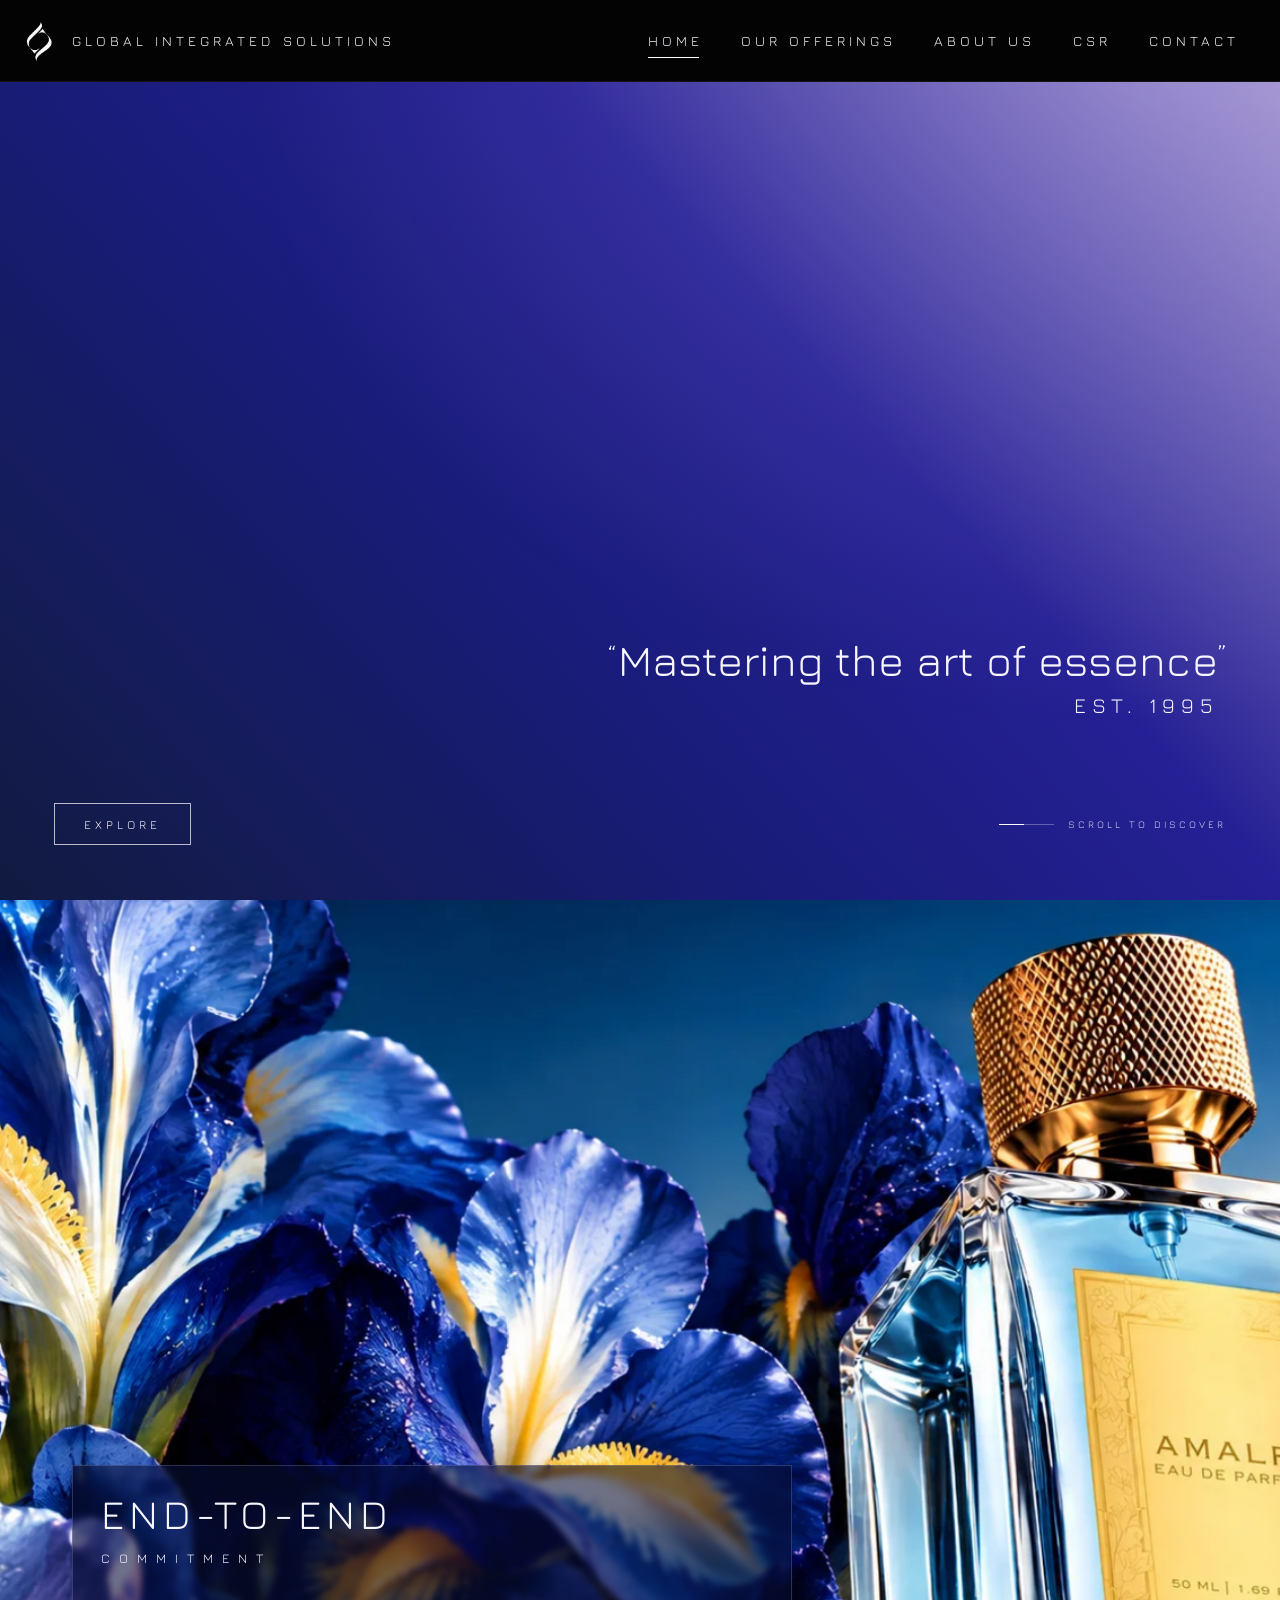
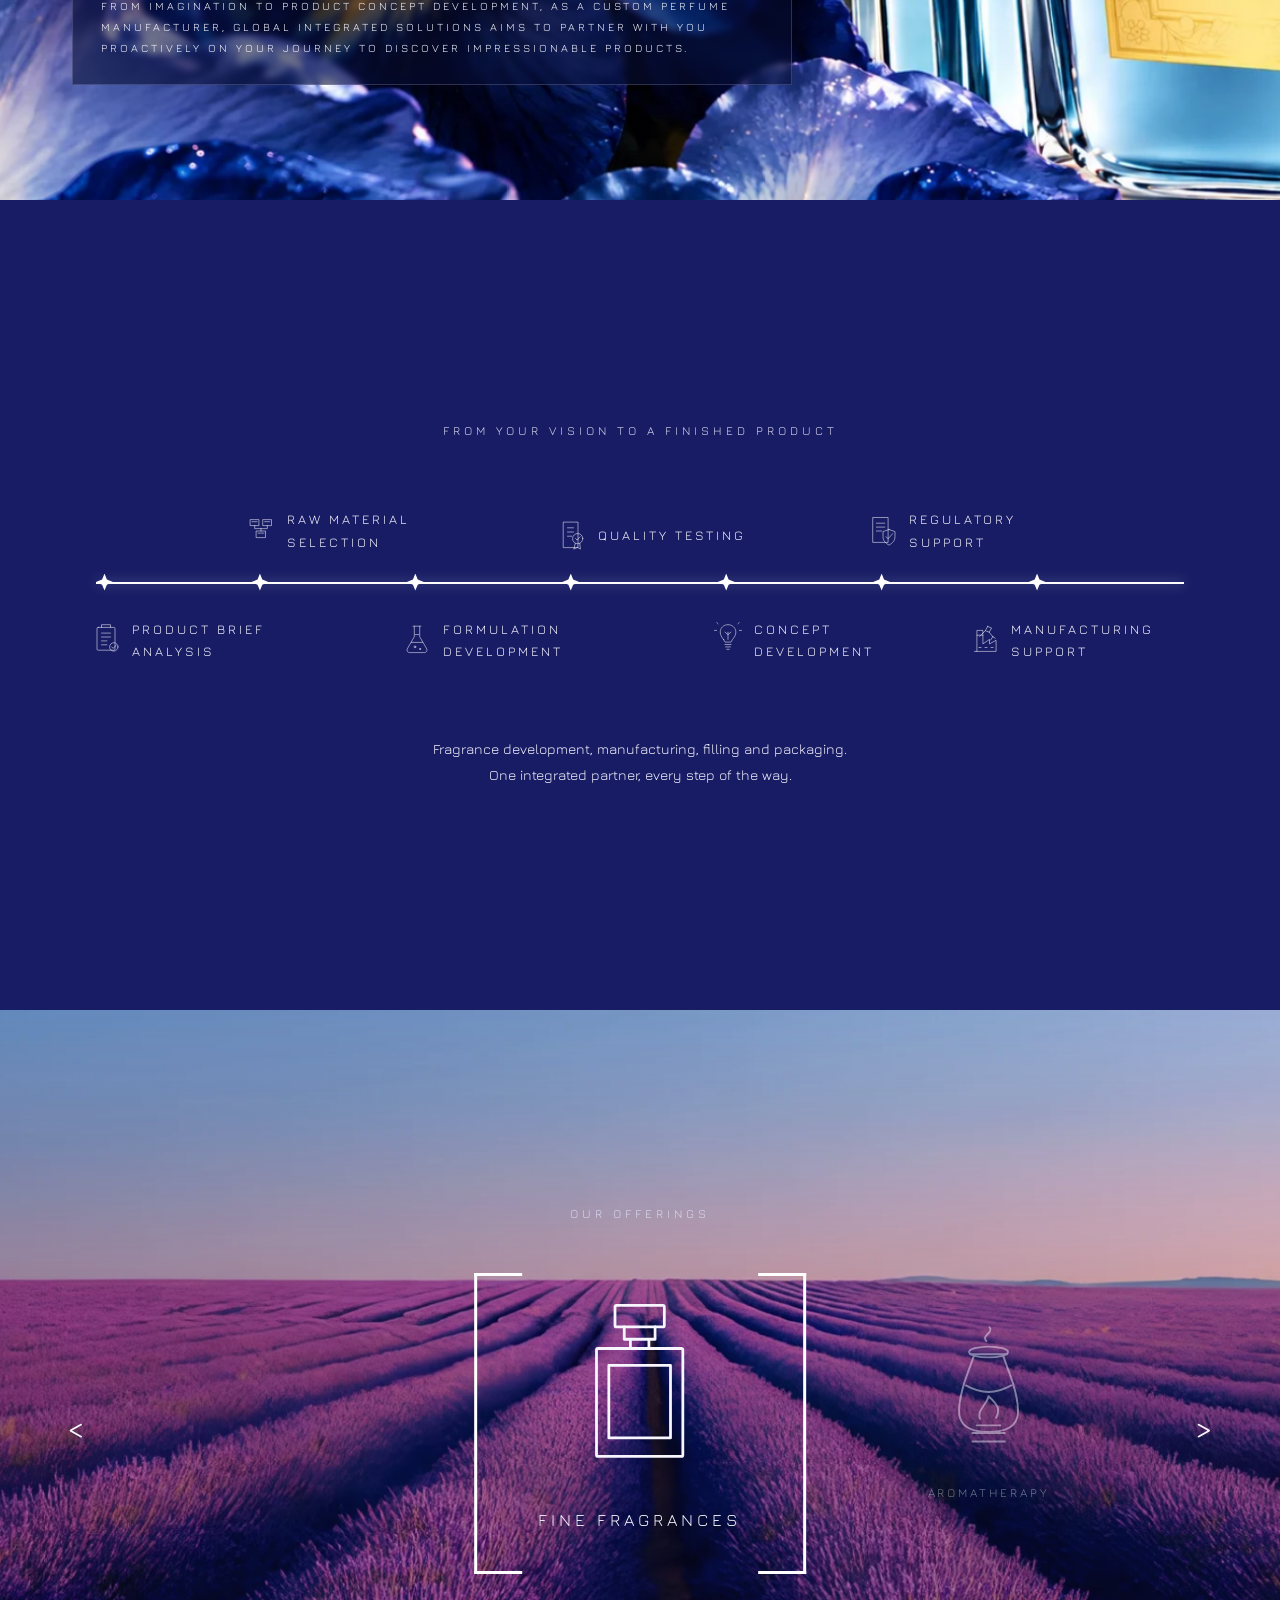
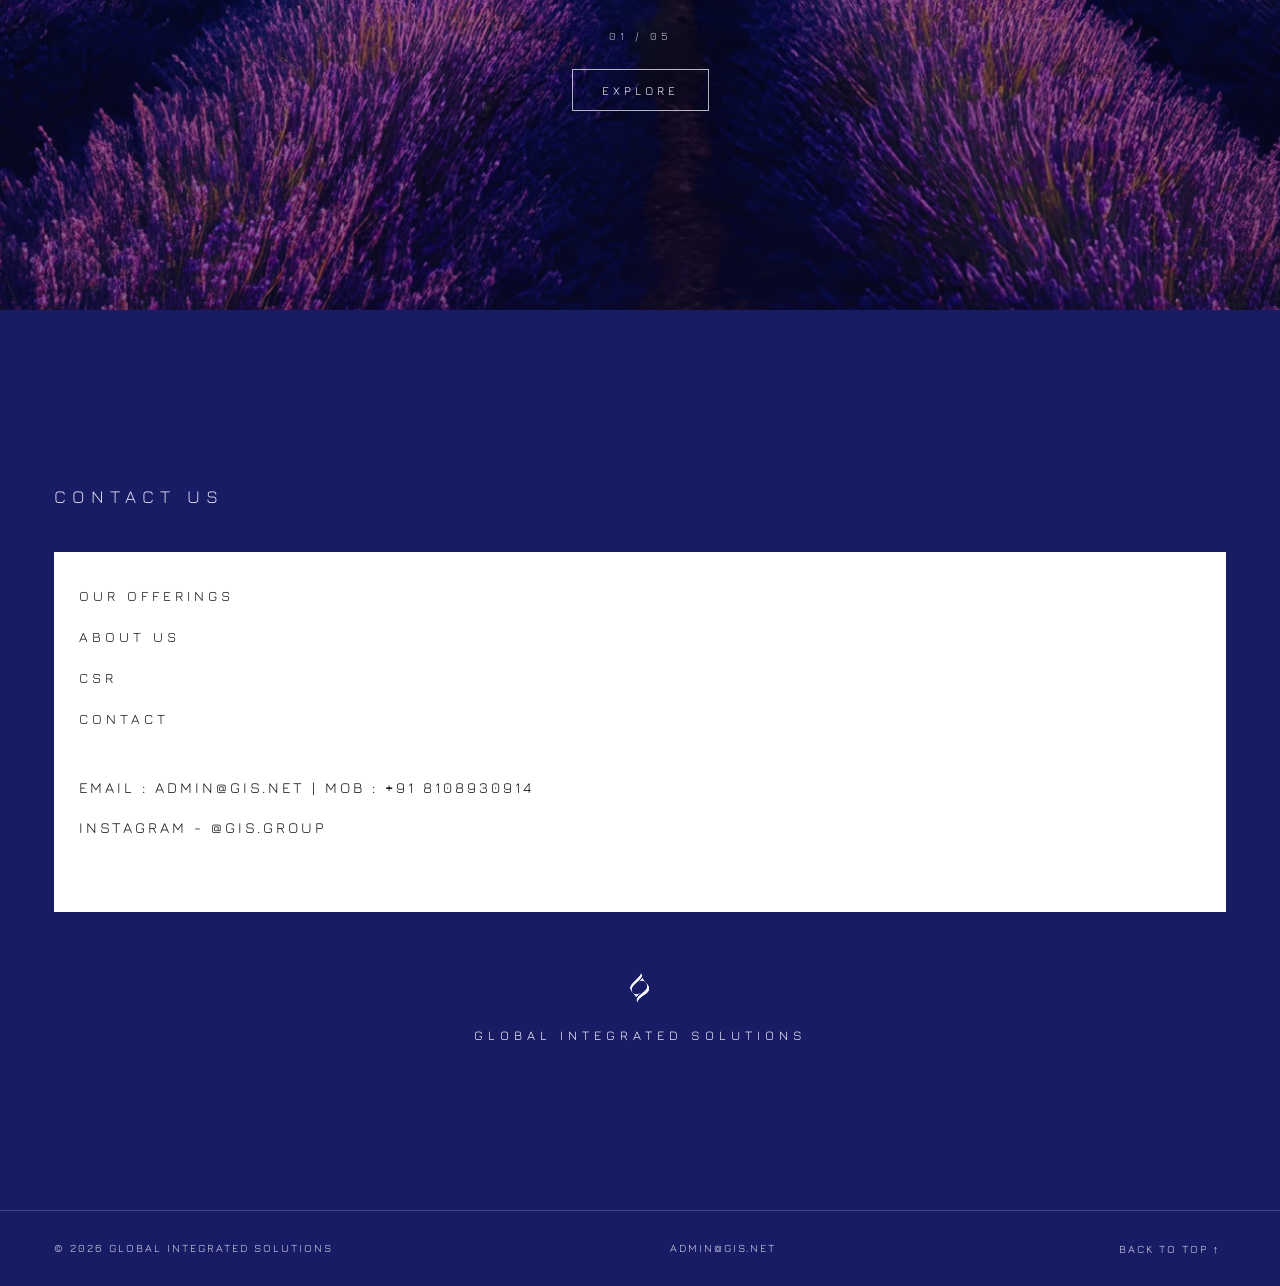
==== index.html @ 34ded96c "Build GIS website from design PDFs with responsive pages and scroll animations" ====
<!doctype html><html lang="en"><head><meta charset="utf-8"><meta name="viewport" content="width=device-width,initial-scale=1"><meta name="theme-color" content="#171c64"><title>Essence in Form | Global Integrated Solutions</title><meta name="description" content="Established in 1995. Fine fragrance compounds and end-to-end contract manufacturing for perfumes, deodorants, aerosols and home fragrance."><link rel="icon" type="image/svg+xml" href="/assets/logo.svg"><link rel="stylesheet" href="/style.css"><script src="/app.js" defer></script></head><body><a class="skip-link" href="#main">Skip to content</a><div class="ambient" aria-hidden="true"></div><header class="site-header"><a class="brand" href="/" aria-label="Global Integrated Solutions — Home"><img src="/assets/logo.svg" alt="Global Integrated Solutions logo" width="39" height="58"><span>GLOBAL INTEGRATED SOLUTIONS</span></a><button class="menu-button" aria-label="Open navigation" aria-expanded="false" aria-controls="site-nav"><span></span><span></span></button><nav class="desktop-nav" id="site-nav" aria-label="Main navigation"><a href="/" aria-current="page">HOME</a><a href="/offerings/">OUR OFFERINGS</a><a href="/about-us/">ABOUT US</a><a href="/csr/">CSR</a><a href="/contact/">CONTACT</a></nav></header><main id="main"><section class="full-section hero"><div class="hero-copy"><h1><q>Mastering the art of essence</q></h1><p class="est">EST. 1995</p></div><div class="hero-bottom"><a class="outline-button" href="#commitment" >Explore</a><a class="scroll-hint" href="#commitment"><span class="scroll-line" aria-hidden="true"></span>SCROLL TO DISCOVER</a></div></section><section class="full-section commitment" id="commitment"><img class="scene-image" src="/assets/commitment.svg" alt="Blue iris flowers surrounding a perfume bottle" loading="lazy"><div class="commitment-copy reveal"><h2>END-TO-END<span>COMMITMENT</span></h2><p class="word-reveal">From imagination to product concept development, as a custom perfume manufacturer, Global Integrated Solutions aims to partner with you proactively on your journey to discover impressionable products.</p></div></section><section class="full-section process" aria-label="Our development process"><p class="eyebrow reveal">From your vision to a finished product</p><div class="process-track"><div class="process-progress" aria-hidden="true"></div><div class="process-step" style="--i:0"><div class="step-label"><svg viewBox="0 0 100 120" aria-hidden="true" fill="none" stroke="currentColor" stroke-width="1.8" stroke-linecap="round" stroke-linejoin="round"><rect x="20" y="18" width="60" height="76" rx="4"/><path d="M35 18v-9h30v9M35 37h30M35 50h30M35 63h18M35 76h18"/><circle cx="76" cy="83" r="14"/><path d="m69 83 5 5 9-10"/></svg><span>Product brief analysis</span></div></div><div class="process-step" style="--i:1"><div class="step-label"><svg viewBox="0 0 100 120" aria-hidden="true" fill="none" stroke="currentColor" stroke-width="1.8" stroke-linecap="round" stroke-linejoin="round"><path d="M15 22h28v20H15zM57 22h28v20H57zM35 60h30v22H35zM29 42v10h42V42M50 52v8M20 29h17M62 29h17M40 67h20"/></svg><span>Raw material selection</span></div></div><div class="process-step" style="--i:2"><div class="step-label"><svg viewBox="0 0 100 120" aria-hidden="true" fill="none" stroke="currentColor" stroke-width="1.8" stroke-linecap="round" stroke-linejoin="round"><path d="M37 14h26M41 14v35l-22 38c-5 9-1 15 8 15h46c9 0 13-6 8-15L59 49V14M31 68h38M44 42h12"/><circle cx="43" cy="83" r="3"/><circle cx="60" cy="90" r="2"/></svg><span>Formulation development</span></div></div><div class="process-step" style="--i:3"><div class="step-label"><svg viewBox="0 0 100 120" aria-hidden="true" fill="none" stroke="currentColor" stroke-width="1.8" stroke-linecap="round" stroke-linejoin="round"><path d="M22 17h48v85H22zM35 36h20M35 50h20M35 64h14"/><circle cx="69" cy="72" r="17"/><path d="m62 72 5 5 10-11M61 88l-5 19 12-6 10 6-2-19"/></svg><span>Quality testing</span></div></div><div class="process-step" style="--i:4"><div class="step-label"><svg viewBox="0 0 100 120" aria-hidden="true" fill="none" stroke="currentColor" stroke-width="1.8" stroke-linecap="round" stroke-linejoin="round"><path d="M35 58C13 35 27 9 50 9s37 26 15 49l-5 9H40l-5-9ZM40 75h20M42 83h16M46 91h8M50 58V34M40 34l10 8 10-8M12 28h-7M88 28h7M17 6l-5-5M83 6l5-5"/></svg><span>Concept development</span></div></div><div class="process-step" style="--i:5"><div class="step-label"><svg viewBox="0 0 100 120" aria-hidden="true" fill="none" stroke="currentColor" stroke-width="1.8" stroke-linecap="round" stroke-linejoin="round"><path d="M17 15h50v83H17zM28 34h28M28 47h28M28 60h18"/><path d="M70 55l20 7v16c0 15-9 23-20 29-11-6-20-14-20-29V62l20-7Z"/><path d="m60 79 7 7 15-17"/></svg><span>Regulatory support</span></div></div><div class="process-step" style="--i:6"><div class="step-label"><svg viewBox="0 0 100 120" aria-hidden="true" fill="none" stroke="currentColor" stroke-width="1.8" stroke-linecap="round" stroke-linejoin="round"><path d="M15 98h72V61L65 73V58L43 73V44H23v54M23 44V28h20v16M30 85h7M50 85h7M70 85h7M59 15l13 5-8 14-13-5 8-14ZM51 29 32 48M64 34l12 15M76 49l-7 11M76 49l8 5"/></svg><span>Manufacturing support</span></div></div></div><p class="process-note reveal">Fragrance development, manufacturing, filling and packaging.<br>One integrated partner, every step of the way.</p></section><section class="full-section home-offerings" id="offerings"><img class="scene-image" src="/assets/lavender.svg" alt="Lavender fields beneath a soft evening sky" loading="lazy"><p class="eyebrow reveal">Our offerings</p><div class="offering-carousel reveal" role="region" aria-roledescription="carousel" aria-label="Fragrance applications"><button class="carousel-arrow" data-direction="prev" aria-label="Previous offering" type="button">&lt;</button><div class="carousel-window"><div class="carousel-track"><div class="category-card" data-category="fine-fragrances" data-name="Fine Fragrances" role="group" aria-label="Fine Fragrances"><div class="category-icon"><svg viewBox="0 0 100 120" aria-hidden="true" fill="none" stroke="currentColor" stroke-width="1.8" stroke-linecap="round" stroke-linejoin="round"><rect x="34" y="8" width="32" height="14" rx="1"/><path d="M40 22v8h20v-8M44 30v6h12v-6"/><rect x="22" y="36" width="56" height="70" rx="1"/><path d="M30 47h40v47H30z"/></svg></div><h3>Fine Fragrances</h3></div><div class="category-card" data-category="aromatherapy" data-name="Aromatherapy" role="group" aria-label="Aromatherapy"><div class="category-icon"><svg viewBox="0 0 100 120" aria-hidden="true" fill="none" stroke="currentColor" stroke-width="1.8" stroke-linecap="round" stroke-linejoin="round"><path d="M33 19h34M37 19l-9 25c-9 29-10 47 22 47s31-18 22-47l-9-25M29 48c14 8 28 8 42 0M35 92h30M35 100h30"/><ellipse cx="50" cy="17" rx="18" ry="5"/><path d="M42 79c-3-8 7-14 8-21 9 8 11 13 7 20M39 85h22M48 7c-5-6 7-7 3-13"/></svg></div><h3>Aromatherapy</h3></div><div class="category-card" data-category="air-care" data-name="Air Care" role="group" aria-label="Air Care"><div class="category-icon"><svg viewBox="0 0 100 120" aria-hidden="true" fill="none" stroke="currentColor" stroke-width="1.8" stroke-linecap="round" stroke-linejoin="round"><rect x="39" y="39" width="36" height="69" rx="3"/><path d="M43 39v-9h24v9M50 30v-10h18v10M68 23h9v6h-9M47 55h20v33H47zM19 17h22M13 25h28M20 33h21M29 14v6M26 22v6M28 30v6"/></svg></div><h3>Air Care</h3></div><div class="category-card" data-category="incense" data-name="Incense" role="group" aria-label="Incense"><div class="category-icon"><svg viewBox="0 0 100 120" aria-hidden="true" fill="none" stroke="currentColor" stroke-width="1.8" stroke-linecap="round" stroke-linejoin="round"><path d="M24 77h52c0 19-10 28-26 28S24 96 24 77ZM24 83h52M35 104l-4 7M65 104l4 7M34 76V35M43 76V25M52 76V32M61 76V20M68 76V30M34 27c-5-8 5-10 0-19M43 17c-5-8 5-10 0-18M61 12c-5-8 5-10 0-18"/></svg></div><h3>Incense</h3></div><div class="category-card" data-category="home-personal-care" data-name="Home &amp; Personal Care" role="group" aria-label="Home & Personal Care"><div class="category-icon"><svg viewBox="0 0 100 120" aria-hidden="true" fill="none" stroke="currentColor" stroke-width="1.8" stroke-linecap="round" stroke-linejoin="round"><path d="M17 34h30l-3 72H21l-4-72ZM20 44h25M24 85h18M57 42h21v12M64 42v-9h20v6M62 54h19v53H57V62a8 8 0 0 1 5-8ZM57 70h24M86 78h9v29H83V84a6 6 0 0 1 3-6ZM86 78v-8h8v8"/></svg></div><h3>Home & Personal Care</h3></div></div></div><button class="carousel-arrow" data-direction="next" aria-label="Next offering" type="button">&gt;</button></div><p class="carousel-pagination" aria-live="polite">01 / 05</p><a class="outline-button" href="/offerings/?category=fine-fragrances" id="category-explore">Explore</a></section><section class="full-section footer-section" id="contact"><h2 class="eyebrow reveal">Contact us</h2><div class="footer-card reveal"><nav aria-label="Footer navigation"><a href="/offerings/">Our Offerings</a><a href="/about-us/">About Us</a><a href="/csr/">CSR</a><a href="/contact/">Contact</a></nav><div class="contact-strip"><p><a class="contact-link" href="mailto:admin@gis.net">Email : admin@gis.net</a><span class="separator"> | </span><a class="contact-link" href="tel:+918108930914">Mob : +91 8108930914</a></p><p><a href="https://www.instagram.com/gis.group/" target="_blank" rel="noopener noreferrer">Instagram - @gis.group</a></p></div></div><img class="footer-mark reveal" src="/assets/logo.svg" alt="" loading="lazy"><p class="footer-brand reveal">Global Integrated Solutions</p></section></main><footer class="footer-bottom"><span>&copy; 2026 GLOBAL INTEGRATED SOLUTIONS</span><a href="mailto:admin@gis.net">ADMIN@GIS.NET</a><button class="back-top" type="button">BACK TO TOP &uarr;</button></footer></body></html>
---- style.css ----
@font-face{font-family:Jura;font-weight:400;font-style:normal;font-display:swap;src:url([data-uri]) format("truetype")}
:root{--ink:#111941;--white:#f7f6ff;--muted:#d9d9ef;--line:rgba(255,255,255,.45);--header:82px;--ease:cubic-bezier(.22,1,.36,1)}
*{box-sizing:border-box}html{scroll-behavior:smooth;scroll-padding-top:110px}body{margin:0;color:var(--white);font-family:Jura,Arial,sans-serif;font-weight:400;background:#171c64;overflow-x:hidden}button,input,textarea,select{font:inherit}button,a{-webkit-tap-highlight-color:transparent}a{color:inherit;text-decoration:none}button{color:inherit}button,a,input,textarea,select{outline-offset:6px}a:focus-visible,button:focus-visible{outline:2px solid white}::selection{background:#c0b1f8;color:#111941}
.ambient{position:fixed;inset:0;z-index:-2;background:linear-gradient(48deg,#111b40 0%,#191c79 38%,#252095 62%,#a99ad0 100%)}.ambient:after{content:"";position:absolute;inset:-20%;background:radial-gradient(ellipse at 78% 20%,rgba(208,192,255,.2),transparent 46%);animation:drift 18s ease-in-out infinite alternate;transform:translate3d(0,0,0)}@keyframes drift{to{transform:translate3d(-7%,9%,0) scale(1.08)}}
.site-header{position:fixed;inset:0 0 auto;height:var(--header);z-index:50;background:#030303;display:flex;align-items:center;justify-content:space-between;padding:11px 3.2% 11px 1.6%;border-bottom:1px solid rgba(255,255,255,.07)}.brand{display:flex;align-items:center;gap:13px;flex-shrink:0}.brand img{width:39px;height:58px;object-fit:contain}.brand span{font-size:14px;letter-spacing:4px;line-height:1.5}.desktop-nav{display:flex;gap:38px;align-items:center}.desktop-nav a{font-size:14px;letter-spacing:4px;position:relative;padding:15px 0}.desktop-nav a:after{content:"";position:absolute;left:0;right:4px;bottom:6px;height:1px;background:white;transform:scaleX(0);transform-origin:left;transition:transform .4s var(--ease)}.desktop-nav a:hover:after,.desktop-nav a[aria-current=page]:after{transform:scaleX(1)}.menu-button{display:none;border:0;background:none;width:44px;height:44px;padding:11px;cursor:pointer}.menu-button span{display:block;height:1px;background:white;margin:7px 0;transition:transform .3s}.skip-link{position:fixed;top:8px;left:8px;background:white;color:#101943;padding:12px;z-index:100;transform:translateY(-150%)}.skip-link:focus{transform:none}
main{padding-top:var(--header)}.full-section{min-height:calc(100svh - var(--header));position:relative;padding:72px 4.2%;display:flex;flex-direction:column;justify-content:center}.eyebrow{font-size:12px;letter-spacing:4px;text-transform:uppercase;color:var(--muted);line-height:1.7;margin:0 0 24px}.outline-button{display:inline-flex;align-items:center;justify-content:center;gap:22px;min-height:42px;padding:10px 29px;border:1px solid rgba(255,255,255,.7);background:transparent;letter-spacing:4px;font-size:12px;text-transform:uppercase;cursor:pointer;transition:background .3s,color .3s,transform .3s;align-self:flex-start}.outline-button:hover{background:white;color:#171b59;transform:translateY(-2px)}.outline-button .arrow{letter-spacing:0;font-size:20px;transition:transform .3s}.outline-button:hover .arrow{transform:translateX(4px)}
.hero{height:calc(100svh - var(--header));min-height:560px;justify-content:flex-end;padding-bottom:55px}.hero-copy{align-self:flex-end;text-align:right;margin-bottom:85px;position:relative;z-index:2}.hero h1{font-size:clamp(30px,3.4vw,52px);font-weight:400;line-height:1.3;letter-spacing:.3px;margin:0 0 4px}.hero h1 q:before,.hero h1 q:after{font-size:.55em;vertical-align:top;position:relative;top:.25em}.hero .est{font-size:21px;letter-spacing:6px;margin:0 7px 0 0}.hero-bottom{display:flex;align-items:center;justify-content:space-between}.scroll-hint{display:flex;align-items:center;gap:14px;font-size:10px;letter-spacing:3px;color:var(--muted)}.scroll-line{width:55px;height:1px;background:rgba(255,255,255,.3);overflow:hidden}.scroll-line:after{content:"";display:block;width:25px;height:1px;background:white;animation:line-run 2.8s ease-in-out infinite}@keyframes line-run{from{transform:translateX(-25px)}to{transform:translateX(65px)}}
.commitment{text-align:left;align-items:flex-start;justify-content:flex-end;min-height:100svh;overflow:hidden;padding:65px 5.6% 9%}.scene-image{position:absolute;inset:-6% 0;width:100%;height:112%;object-fit:cover;z-index:-1;will-change:transform}.commitment-copy{background:rgba(7,15,54,.58);border:1px solid rgba(207,208,242,.2);padding:25px 28px;max-width:720px;backdrop-filter:blur(3px)}.commitment h2{font-size:clamp(32px,3.2vw,48px);font-weight:400;line-height:1.1;letter-spacing:5px;margin:0 0 28px}.commitment h2 span{display:block;font-size:13px;letter-spacing:9px;line-height:1.5;margin-top:13px}.commitment p{font-size:11px;text-transform:uppercase;line-height:1.9;letter-spacing:3px;margin:0}.section-index{position:absolute;top:70px;left:4.2%;font-size:11px;letter-spacing:3px;opacity:.55}.chapter-line{width:1px;height:72px;background:rgba(255,255,255,.6);margin:45px auto 0}
.process{min-height:90svh;padding:95px 7.5%}.process .eyebrow{text-align:center;margin-bottom:110px}.process-track{position:relative;display:grid;grid-template-columns:repeat(7,1fr);margin:30px 0 100px}.process-track:before{content:"";position:absolute;top:0;left:0;right:0;height:2px;background:rgba(255,255,255,.27)}.process-progress{position:absolute;top:0;left:0;width:0;height:2px;background:white;box-shadow:0 0 12px rgba(255,255,255,.5);transition:width 1.8s var(--ease)}.process.in-view .process-progress{width:100%}.process-step{position:relative;min-height:24px}.process-step:before{content:"";position:absolute;top:-8px;left:0;width:17px;height:17px;background:white;clip-path:polygon(50% 0,64% 35%,100% 50%,64% 65%,50% 100%,36% 65%,0 50%,36% 35%);transform:scale(.5);opacity:.3;transition:transform .6s var(--ease),opacity .6s}.process.in-view .process-step:before{transform:scale(1);opacity:1;transition-delay:calc(var(--i)*.18s)}.step-label{display:flex;align-items:center;gap:10px;position:absolute;width:215px;left:-6px;bottom:53px;font-size:13px;letter-spacing:3px;text-transform:uppercase;line-height:1.7}.process-step:nth-child(even) .step-label{bottom:auto;top:36px}.process-step:last-child .step-label{left:auto;right:0}.step-label svg{width:32px;height:36px;flex-shrink:0}.process-note{font-size:14px;line-height:1.9;max-width:560px;margin:30px auto 0;text-align:center;opacity:.75}
.home-offerings{text-align:center;align-items:center;min-height:100svh;padding-top:90px;padding-bottom:95px;overflow:hidden;isolation:isolate}.home-offerings:after{content:"";position:absolute;inset:0;background:linear-gradient(180deg,rgba(18,19,64,.03),rgba(15,12,54,.5));z-index:-1}.home-offerings .scene-image{z-index:-2}.offering-carousel{width:100%;display:grid;grid-template-columns:44px 1fr 44px;align-items:center;gap:20px;margin:10px 0 30px}.carousel-window{overflow:hidden;width:100%;padding:25px 0}.carousel-track{display:flex;align-items:center;transition:transform .85s var(--ease)}.category-card{flex:0 0 33.333%;display:flex;flex-direction:column;align-items:center;padding:10px 25px;gap:28px;opacity:.45;transform:scale(.7);filter:blur(1px);transition:transform .85s var(--ease),opacity .85s,filter .85s}.category-card.is-active{opacity:1;transform:scale(1);filter:blur(0)}.category-card .category-icon{width:155px;height:185px}.category-card h3{font-size:17px;font-weight:400;letter-spacing:4px;line-height:1.7;text-transform:uppercase;max-width:230px;margin:0;min-height:58px}.category-icon svg{width:100%;height:100%;overflow:visible;fill:none;stroke:currentColor;stroke-width:1.8;stroke-linecap:round;stroke-linejoin:round}.category-card.is-active .category-icon{animation:float 5s ease-in-out infinite}.category-card:hover svg{transform:translateY(-4px)}.category-icon svg{transition:transform .4s}@keyframes float{50%{transform:translateY(-7px)}}.carousel-arrow{border:0;background:transparent;font-size:35px;font-weight:400;cursor:pointer;padding:10px;transition:transform .3s}.carousel-arrow:hover{transform:scale(1.2)}.carousel-pagination{font-size:11px;letter-spacing:4px;opacity:.8;margin:0 0 27px}.home-offerings .outline-button{align-self:center}.bracket{position:relative;padding:32px 28px}.bracket:before,.bracket:after{content:"";position:absolute;top:0;bottom:0;width:48px;border-top:4px solid white;border-bottom:4px solid white;pointer-events:none}.bracket:before{left:0;border-left:4px solid white}.bracket:after{right:0;border-right:4px solid white}
.footer-section{min-height:100svh;justify-content:center;align-items:center;text-align:center;padding-top:70px;padding-bottom:65px}.footer-mark{width:30px;height:40px;margin:55px 0 20px;opacity:.9}.footer-section h2{font-size:18px;font-weight:400;margin:0 0 40px;align-self:flex-start;letter-spacing:6px}.footer-card{background:#fff;color:#111;padding:35px 25px;width:100%;text-align:left;min-height:360px}.footer-card nav{display:flex;flex-direction:column;gap:24px;align-items:flex-start;margin-bottom:45px}.footer-card nav a{font-size:14px;letter-spacing:4px;text-transform:uppercase}.footer-card nav a:hover{text-decoration:underline;text-underline-offset:7px}.footer-brand{font-size:13px;letter-spacing:5px;text-transform:uppercase;margin:0}.contact-strip{font-size:15px;letter-spacing:3px;line-height:2.1;text-transform:uppercase}.contact-strip a:hover{text-decoration:underline;text-underline-offset:6px}.contact-strip p{margin:8px 0}.footer-bottom{padding:30px 4.2%;display:flex;justify-content:space-between;gap:20px;border-top:1px solid rgba(255,255,255,.18);font-size:11px;letter-spacing:2px;color:var(--muted)}.footer-bottom a:hover{color:white}
.commitment{isolation:isolate}.category-card.is-active:before,.category-card.is-active:after{content:"";position:absolute;top:-10px;bottom:0;width:45px;border-top:3px solid white;border-bottom:3px solid white;pointer-events:none}.category-card.is-active:before{left:8px;border-left:3px solid white}.category-card.is-active:after{right:8px;border-right:3px solid white}
.offerings-page{min-height:calc(100svh - var(--header));padding:60px 4.2% 78px}.category-tabs{display:flex;justify-content:flex-end;gap:29px;border-bottom:2px solid white;margin-left:38%;padding:0 0 18px}.category-tab{background:none;border:none;padding:7px 0;color:rgba(255,255,255,.65);font-size:13px;letter-spacing:3px;white-space:nowrap;cursor:pointer;position:relative}.category-tab[aria-selected=true]{color:white}.category-tab:after{content:"";position:absolute;bottom:-20px;left:0;right:0;height:4px;background:white;transform:scaleX(0);transition:transform .4s}.category-tab[aria-selected=true]:after{transform:scaleX(1)}.offering-panel{display:grid;grid-template-columns:31% 1fr;gap:8%;align-items:center;min-height:540px;padding-top:60px}.offering-panel[hidden]{display:none}.offering-visual{display:flex;flex-direction:column;align-items:center;justify-content:center;min-height:320px;gap:30px;text-align:center}.offering-visual .category-icon{width:150px;height:190px}.offering-visual h1,.offering-visual h2{font-weight:400;font-size:23px;line-height:1.6;letter-spacing:6px;text-transform:uppercase;margin:0}.offering-content p{font-size:18px;line-height:1.55;max-width:800px;margin:0 0 24px;letter-spacing:.3px}.offering-content .outline-button{font-size:10px;min-height:34px;padding:8px 20px}.offering-number{font-size:11px;letter-spacing:3px;margin-bottom:24px;opacity:.65}.tab-transition{animation:panel-in .7s var(--ease)}@keyframes panel-in{from{opacity:0;transform:translateY(20px);filter:blur(7px)}to{opacity:1;transform:none;filter:none}}
.editorial-page{min-height:calc(100svh - var(--header));padding:115px 4.2% 100px}.editorial-page h1{font-size:19px;font-weight:400;line-height:1.6;margin:0 0 26px}.editorial-page p{font-size:17px;line-height:1.55;letter-spacing:.35px;max-width:1280px;margin:0 0 23px}.editorial-page .outline-button{margin-top:48px;font-size:10px;padding:8px 35px;min-height:33px}.editorial-page .closing-line{margin-top:-15px}.impact-grid{display:grid;grid-template-columns:repeat(3,1fr);gap:35px;margin:58px 0 0;border-top:1px solid rgba(255,255,255,.35);padding-top:30px}.impact-item svg{height:35px;width:35px;margin-bottom:10px}.impact-item h2{font-size:13px;font-weight:400;letter-spacing:3px;text-transform:uppercase;line-height:1.7;margin:0}.about-stat-row{display:flex;gap:55px;align-items:center;margin-top:45px;padding-top:24px;border-top:1px solid rgba(255,255,255,.3)}.about-stat-row div{display:flex;gap:14px;align-items:center}.about-stat-row strong{font-size:32px;font-weight:400}.about-stat-row span{font-size:11px;letter-spacing:2px;text-transform:uppercase;line-height:1.7}
.contact-page{min-height:calc(100svh - var(--header));display:grid;grid-template-columns:1fr 1fr;gap:9%;padding:100px 7%}.contact-page h1{font-size:clamp(40px,4.8vw,70px);font-weight:400;line-height:1.15;margin:0 0 30px}.contact-details{font-size:18px;line-height:2.2}.contact-details a{display:block;width:fit-content}.contact-details a:hover{text-decoration:underline;text-underline-offset:5px}.contact-form{display:grid;grid-template-columns:1fr 1fr;gap:24px 20px}.field{display:flex;flex-direction:column;gap:10px}.field.full{grid-column:1/-1}.field label{font-size:11px;letter-spacing:3px;text-transform:uppercase}.field input,.field select,.field textarea{width:100%;color:white;background:rgba(8,14,61,.12);border:1px solid rgba(255,255,255,.55);padding:13px 14px;border-radius:0;font-size:16px;min-height:46px}.field textarea{resize:vertical;min-height:115px}.field select option{background:#171d65}.field input:focus,.field select:focus,.field textarea:focus{outline:1px solid white;background:rgba(8,14,61,.25)}.form-note{grid-column:1/-1;font-size:12px;line-height:1.7;color:var(--muted);margin:0}.form-result{grid-column:1/-1;margin:0;font-size:14px;line-height:1.6}.form-result:empty{display:none}.contact-form .outline-button{justify-self:start}.back-top{background:none;border:0;color:inherit;font:inherit;letter-spacing:2px;cursor:pointer}
.reveal{opacity:1}.motion-ready .reveal{opacity:0;transform:translateY(35px);filter:blur(5px);transition:opacity 1s var(--ease),transform 1s var(--ease),filter 1s var(--ease);transition-delay:var(--delay,0s)}.motion-ready .reveal.in-view{opacity:1;transform:none;filter:blur(0)}.hero-copy{animation:hero-in 1.5s var(--ease) both;animation-delay:.15s}@keyframes hero-in{from{opacity:0;transform:translateY(30px);filter:blur(12px)}to{opacity:1;transform:none;filter:none}}.word-reveal .word{display:inline-block;transition:opacity .7s,filter .7s,transform .7s;opacity:.25;filter:blur(3px);transform:translateY(4px)}.word-reveal.in-view .word{opacity:1;filter:none;transform:none;transition-delay:calc(var(--word)*.018s)}
@media(min-width:1600px){.site-header{padding-left:2.8%;padding-right:4.2%}.hero-copy{margin-bottom:110px}.hero h1{font-size:56px}.brand span{font-size:15px}.desktop-nav{gap:48px}}
@media(max-width:1200px){.brand span{font-size:11px;letter-spacing:2.5px}.desktop-nav{gap:22px}.desktop-nav a{font-size:12px;letter-spacing:2.5px}.category-tabs{gap:19px;margin-left:33%}.category-tab{font-size:11px;letter-spacing:2px}.step-label{width:160px;font-size:11px;letter-spacing:2px;gap:7px}.step-label svg{width:26px}.offering-content p{font-size:17px}.process{padding-left:5%;padding-right:5%}}
@media(max-width:850px){:root{--header:76px}.site-header{padding:9px 5%}.brand img{width:33px;height:52px}.brand span{max-width:250px;font-size:11px;letter-spacing:3px}.menu-button{display:block}.desktop-nav{position:absolute;top:76px;left:0;right:0;background:#030303;display:none;flex-direction:column;gap:5px;align-items:stretch;padding:25px 7% 35px;border-top:1px solid #242424}.desktop-nav.is-open{display:flex}.desktop-nav a{font-size:13px;padding:18px 0;letter-spacing:3px}.menu-button[aria-expanded=true] span:first-child{transform:translateY(4px) rotate(45deg)}.menu-button[aria-expanded=true] span:last-child{transform:translateY(-4px) rotate(-45deg)}.full-section{padding-left:7%;padding-right:7%}.hero{min-height:590px}.hero-copy{margin-bottom:100px;width:100%;text-align:right}.hero h1{font-size:clamp(30px,5.8vw,46px)}.hero .est{font-size:16px}.commitment p{font-size:12px;letter-spacing:2px;line-height:2}.commitment h2 span{letter-spacing:5px}.process{padding:80px 9%;min-height:auto}.process .eyebrow{text-align:left;margin-bottom:40px}.process-track{display:flex;flex-direction:column;gap:0;margin:0 0 30px;padding-left:0}.process-track:before{left:0;right:auto;top:0;bottom:0;height:auto;width:1px}.process-progress{display:none}.process-step{min-height:88px;padding-left:40px}.process-step:before{left:-8px;top:23px}.step-label,.process-step:nth-child(even) .step-label,.process-step:last-child .step-label{position:relative;left:auto;right:auto;top:auto;bottom:auto;width:auto;padding-top:15px;font-size:12px;letter-spacing:3px;gap:18px}.step-label svg{width:30px;height:35px}.process-note{text-align:left;margin:20px 0}.offering-carousel{gap:8px;grid-template-columns:30px 1fr 30px}.category-card{flex-basis:100%;padding:15px 50px;filter:none;opacity:1;transform:none}.category-card .category-icon{width:145px;height:160px}.carousel-window{padding:15px 0}.category-card h3{font-size:17px}.home-offerings{min-height:760px}.category-tabs{margin-left:0;justify-content:flex-start;overflow:auto;gap:30px;padding-bottom:16px;scrollbar-width:thin}.category-tab{font-size:12px;letter-spacing:2px;flex-shrink:0}.category-tab:after{bottom:-17px}.offerings-page{padding:35px 7% 70px}.offering-panel{grid-template-columns:1fr;gap:35px;padding-top:50px;min-height:auto}.offering-visual{min-height:285px;width:min(350px,100%);margin:auto;gap:22px}.offering-visual .category-icon{height:155px;width:130px}.offering-visual h1,.offering-visual h2{font-size:19px;letter-spacing:4px}.offering-content p{font-size:17px;line-height:1.65}.offering-content{padding-top:10px}.editorial-page{padding:70px 7% 80px}.editorial-page h1{font-size:23px;line-height:1.4;margin-bottom:30px}.editorial-page p{font-size:17px;line-height:1.7;margin-bottom:24px}.editorial-page .outline-button{margin-top:25px}.impact-grid{gap:20px}.impact-item h2{font-size:10px;letter-spacing:2px}.about-stat-row{gap:30px;flex-wrap:wrap}.contact-page{grid-template-columns:1fr;gap:55px;padding:70px 7%}.contact-page h1{font-size:44px;max-width:520px}.contact-details{font-size:17px}.contact-strip{font-size:12px;letter-spacing:2px}.footer-section{min-height:600px}.footer-bottom{padding:25px 7%;flex-wrap:wrap;font-size:9px;line-height:1.7}.scroll-hint{font-size:9px;letter-spacing:2px}.scroll-line{width:30px}}
@media(max-width:480px){.brand{gap:10px}.brand span{max-width:225px;letter-spacing:2.5px;font-size:10px}.hero-copy{margin-bottom:110px}.hero h1 q:before,.hero h1 q:after{display:none}.hero h1{font-size:34px;line-height:1.35;max-width:330px;margin-left:auto}.hero .est{margin-top:16px;font-size:14px;letter-spacing:5px}.hero .outline-button{font-size:10px;padding:10px 23px}.scroll-hint{max-width:100px;line-height:1.7}.scroll-line{display:none}.commitment h2{font-size:44px}.commitment h2 span{font-size:14px;letter-spacing:5px}.commitment p{font-size:11px;letter-spacing:1.8px}.section-index{left:7%;top:40px}.category-card{padding:15px 25px}.contact-strip .separator{display:none}.contact-strip .contact-link{display:block}.impact-grid{grid-template-columns:1fr;gap:25px}.impact-item{display:flex;align-items:center;gap:20px}.impact-item svg{margin:0}.impact-item h2{font-size:12px}.contact-form{grid-template-columns:1fr}.field{grid-column:1/-1}.footer-section h2{font-size:32px;line-height:1.3}}
@media(prefers-reduced-motion:reduce){html{scroll-behavior:auto}*,*:before,*:after{animation:none!important;transition:none!important}.motion-ready .reveal,.word-reveal .word{opacity:1!important;transform:none!important;filter:none!important}.process-step:before{opacity:1;transform:none}.process-progress{width:100%}}
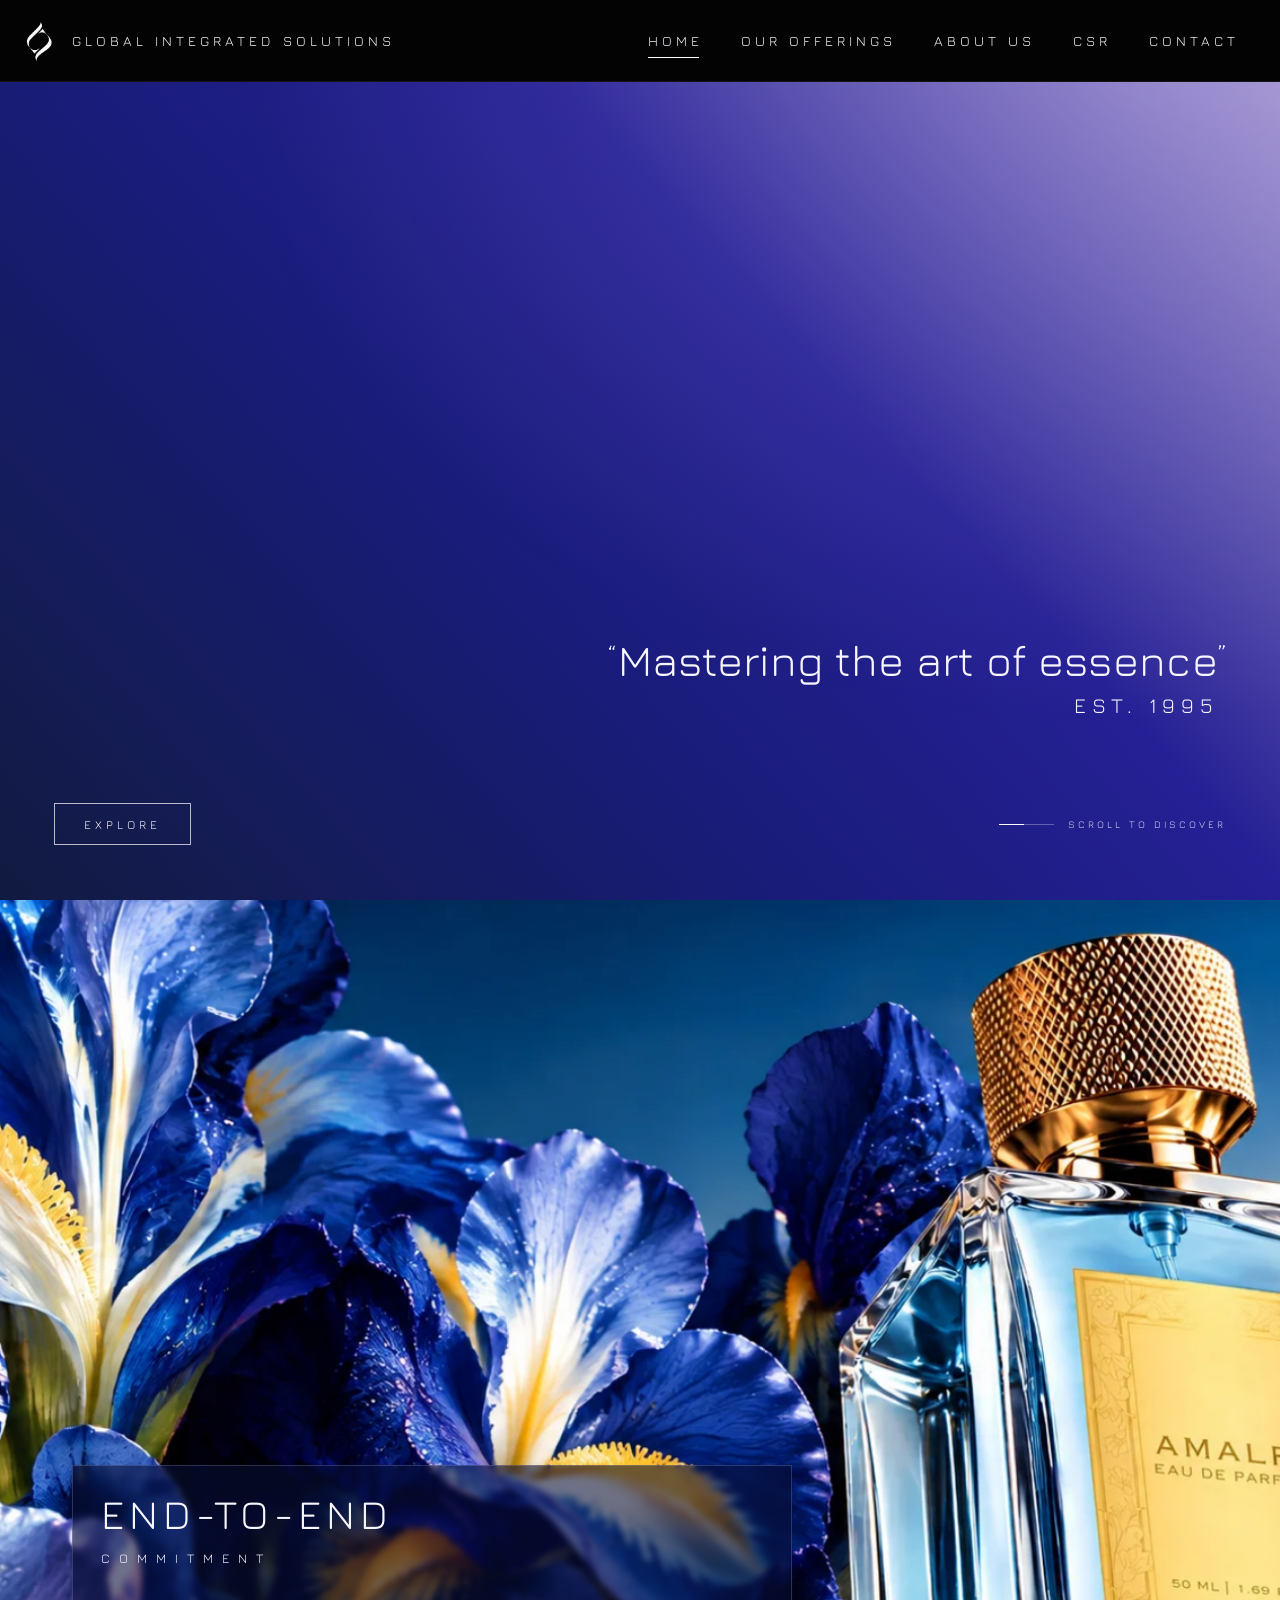
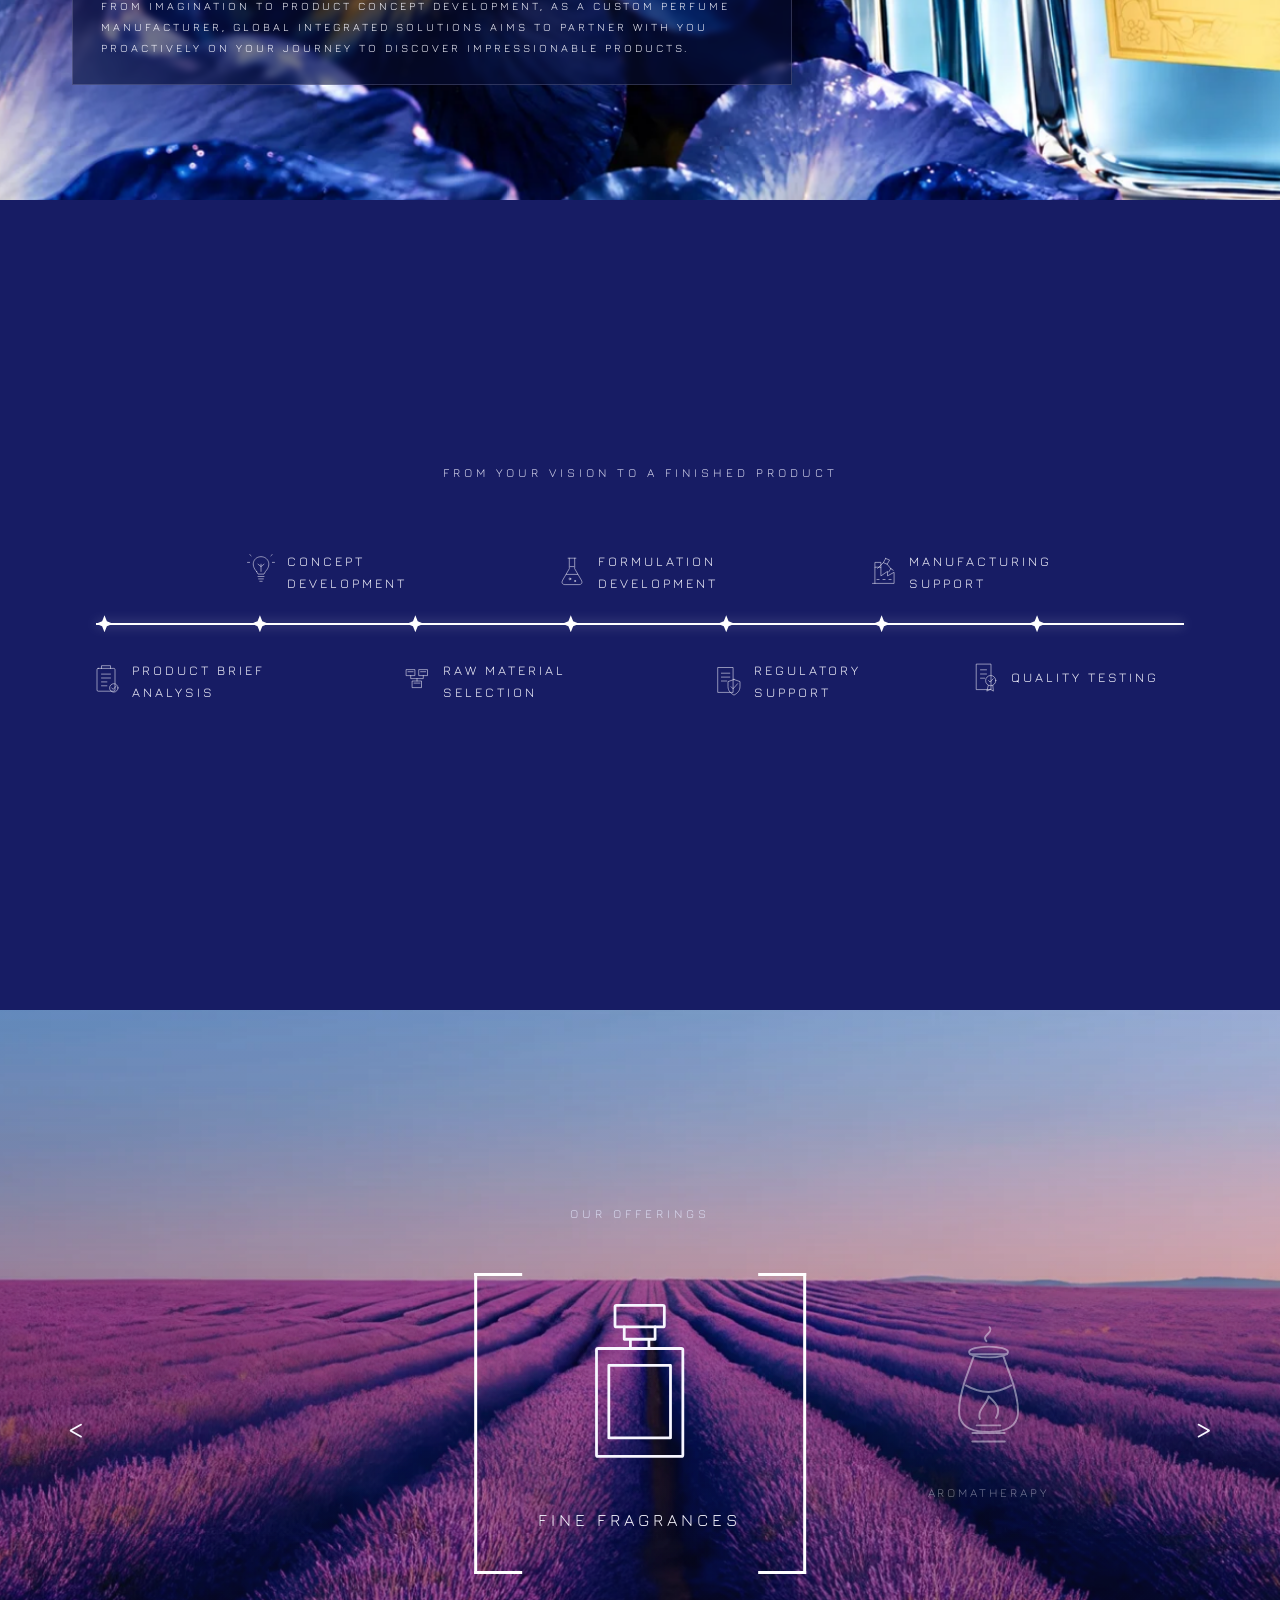
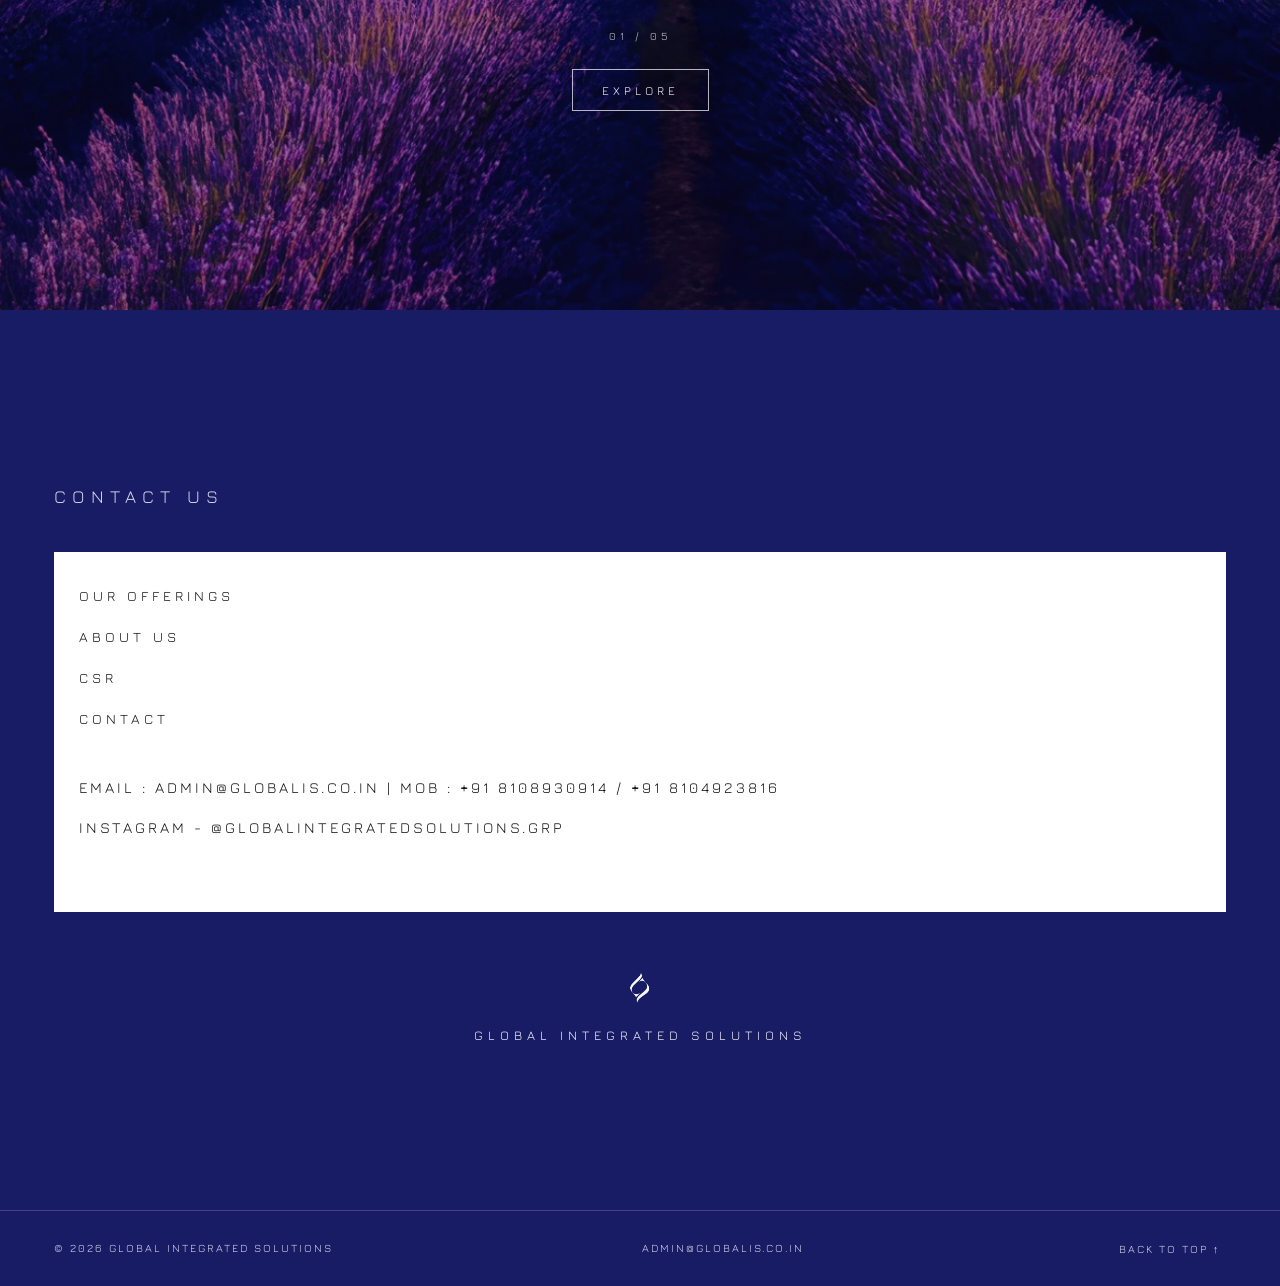
==== commit bc192abc: "Apply client contact details, process sequence and mobile bottle layout" ====
--- a/index.html
+++ b/index.html
@@ -1 +1 @@
-<!doctype html><html lang="en"><head><meta charset="utf-8"><meta name="viewport" content="width=device-width,initial-scale=1"><meta name="theme-color" content="#171c64"><title>Essence in Form | Global Integrated Solutions</title><meta name="description" content="Established in 1995. Fine fragrance compounds and end-to-end contract manufacturing for perfumes, deodorants, aerosols and home fragrance."><link rel="icon" type="image/svg+xml" href="/assets/logo.svg"><link rel="stylesheet" href="/style.css"><script src="/app.js" defer></script></head><body><a class="skip-link" href="#main">Skip to content</a><div class="ambient" aria-hidden="true"></div><header class="site-header"><a class="brand" href="/" aria-label="Global Integrated Solutions — Home"><img src="/assets/logo.svg" alt="Global Integrated Solutions logo" width="39" height="58"><span>GLOBAL INTEGRATED SOLUTIONS</span></a><button class="menu-button" aria-label="Open navigation" aria-expanded="false" aria-controls="site-nav"><span></span><span></span></button><nav class="desktop-nav" id="site-nav" aria-label="Main navigation"><a href="/" aria-current="page">HOME</a><a href="/offerings/">OUR OFFERINGS</a><a href="/about-us/">ABOUT US</a><a href="/csr/">CSR</a><a href="/contact/">CONTACT</a></nav></header><main id="main"><section class="full-section hero"><div class="hero-copy"><h1><q>Mastering the art of essence</q></h1><p class="est">EST. 1995</p></div><div class="hero-bottom"><a class="outline-button" href="#commitment" >Explore</a><a class="scroll-hint" href="#commitment"><span class="scroll-line" aria-hidden="true"></span>SCROLL TO DISCOVER</a></div></section><section class="full-section commitment" id="commitment"><img class="scene-image" src="/assets/commitment.svg" alt="Blue iris flowers surrounding a perfume bottle" loading="lazy"><div class="commitment-copy reveal"><h2>END-TO-END<span>COMMITMENT</span></h2><p class="word-reveal">From imagination to product concept development, as a custom perfume manufacturer, Global Integrated Solutions aims to partner with you proactively on your journey to discover impressionable products.</p></div></section><section class="full-section process" aria-label="Our development process"><p class="eyebrow reveal">From your vision to a finished product</p><div class="process-track"><div class="process-progress" aria-hidden="true"></div><div class="process-step" style="--i:0"><div class="step-label"><svg viewBox="0 0 100 120" aria-hidden="true" fill="none" stroke="currentColor" stroke-width="1.8" stroke-linecap="round" stroke-linejoin="round"><rect x="20" y="18" width="60" height="76" rx="4"/><path d="M35 18v-9h30v9M35 37h30M35 50h30M35 63h18M35 76h18"/><circle cx="76" cy="83" r="14"/><path d="m69 83 5 5 9-10"/></svg><span>Product brief analysis</span></div></div><div class="process-step" style="--i:1"><div class="step-label"><svg viewBox="0 0 100 120" aria-hidden="true" fill="none" stroke="currentColor" stroke-width="1.8" stroke-linecap="round" stroke-linejoin="round"><path d="M15 22h28v20H15zM57 22h28v20H57zM35 60h30v22H35zM29 42v10h42V42M50 52v8M20 29h17M62 29h17M40 67h20"/></svg><span>Raw material selection</span></div></div><div class="process-step" style="--i:2"><div class="step-label"><svg viewBox="0 0 100 120" aria-hidden="true" fill="none" stroke="currentColor" stroke-width="1.8" stroke-linecap="round" stroke-linejoin="round"><path d="M37 14h26M41 14v35l-22 38c-5 9-1 15 8 15h46c9 0 13-6 8-15L59 49V14M31 68h38M44 42h12"/><circle cx="43" cy="83" r="3"/><circle cx="60" cy="90" r="2"/></svg><span>Formulation development</span></div></div><div class="process-step" style="--i:3"><div class="step-label"><svg viewBox="0 0 100 120" aria-hidden="true" fill="none" stroke="currentColor" stroke-width="1.8" stroke-linecap="round" stroke-linejoin="round"><path d="M22 17h48v85H22zM35 36h20M35 50h20M35 64h14"/><circle cx="69" cy="72" r="17"/><path d="m62 72 5 5 10-11M61 88l-5 19 12-6 10 6-2-19"/></svg><span>Quality testing</span></div></div><div class="process-step" style="--i:4"><div class="step-label"><svg viewBox="0 0 100 120" aria-hidden="true" fill="none" stroke="currentColor" stroke-width="1.8" stroke-linecap="round" stroke-linejoin="round"><path d="M35 58C13 35 27 9 50 9s37 26 15 49l-5 9H40l-5-9ZM40 75h20M42 83h16M46 91h8M50 58V34M40 34l10 8 10-8M12 28h-7M88 28h7M17 6l-5-5M83 6l5-5"/></svg><span>Concept development</span></div></div><div class="process-step" style="--i:5"><div class="step-label"><svg viewBox="0 0 100 120" aria-hidden="true" fill="none" stroke="currentColor" stroke-width="1.8" stroke-linecap="round" stroke-linejoin="round"><path d="M17 15h50v83H17zM28 34h28M28 47h28M28 60h18"/><path d="M70 55l20 7v16c0 15-9 23-20 29-11-6-20-14-20-29V62l20-7Z"/><path d="m60 79 7 7 15-17"/></svg><span>Regulatory support</span></div></div><div class="process-step" style="--i:6"><div class="step-label"><svg viewBox="0 0 100 120" aria-hidden="true" fill="none" stroke="currentColor" stroke-width="1.8" stroke-linecap="round" stroke-linejoin="round"><path d="M15 98h72V61L65 73V58L43 73V44H23v54M23 44V28h20v16M30 85h7M50 85h7M70 85h7M59 15l13 5-8 14-13-5 8-14ZM51 29 32 48M64 34l12 15M76 49l-7 11M76 49l8 5"/></svg><span>Manufacturing support</span></div></div></div><p class="process-note reveal">Fragrance development, manufacturing, filling and packaging.<br>One integrated partner, every step of the way.</p></section><section class="full-section home-offerings" id="offerings"><img class="scene-image" src="/assets/lavender.svg" alt="Lavender fields beneath a soft evening sky" loading="lazy"><p class="eyebrow reveal">Our offerings</p><div class="offering-carousel reveal" role="region" aria-roledescription="carousel" aria-label="Fragrance applications"><button class="carousel-arrow" data-direction="prev" aria-label="Previous offering" type="button">&lt;</button><div class="carousel-window"><div class="carousel-track"><div class="category-card" data-category="fine-fragrances" data-name="Fine Fragrances" role="group" aria-label="Fine Fragrances"><div class="category-icon"><svg viewBox="0 0 100 120" aria-hidden="true" fill="none" stroke="currentColor" stroke-width="1.8" stroke-linecap="round" stroke-linejoin="round"><rect x="34" y="8" width="32" height="14" rx="1"/><path d="M40 22v8h20v-8M44 30v6h12v-6"/><rect x="22" y="36" width="56" height="70" rx="1"/><path d="M30 47h40v47H30z"/></svg></div><h3>Fine Fragrances</h3></div><div class="category-card" data-category="aromatherapy" data-name="Aromatherapy" role="group" aria-label="Aromatherapy"><div class="category-icon"><svg viewBox="0 0 100 120" aria-hidden="true" fill="none" stroke="currentColor" stroke-width="1.8" stroke-linecap="round" stroke-linejoin="round"><path d="M33 19h34M37 19l-9 25c-9 29-10 47 22 47s31-18 22-47l-9-25M29 48c14 8 28 8 42 0M35 92h30M35 100h30"/><ellipse cx="50" cy="17" rx="18" ry="5"/><path d="M42 79c-3-8 7-14 8-21 9 8 11 13 7 20M39 85h22M48 7c-5-6 7-7 3-13"/></svg></div><h3>Aromatherapy</h3></div><div class="category-card" data-category="air-care" data-name="Air Care" role="group" aria-label="Air Care"><div class="category-icon"><svg viewBox="0 0 100 120" aria-hidden="true" fill="none" stroke="currentColor" stroke-width="1.8" stroke-linecap="round" stroke-linejoin="round"><rect x="39" y="39" width="36" height="69" rx="3"/><path d="M43 39v-9h24v9M50 30v-10h18v10M68 23h9v6h-9M47 55h20v33H47zM19 17h22M13 25h28M20 33h21M29 14v6M26 22v6M28 30v6"/></svg></div><h3>Air Care</h3></div><div class="category-card" data-category="incense" data-name="Incense" role="group" aria-label="Incense"><div class="category-icon"><svg viewBox="0 0 100 120" aria-hidden="true" fill="none" stroke="currentColor" stroke-width="1.8" stroke-linecap="round" stroke-linejoin="round"><path d="M24 77h52c0 19-10 28-26 28S24 96 24 77ZM24 83h52M35 104l-4 7M65 104l4 7M34 76V35M43 76V25M52 76V32M61 76V20M68 76V30M34 27c-5-8 5-10 0-19M43 17c-5-8 5-10 0-18M61 12c-5-8 5-10 0-18"/></svg></div><h3>Incense</h3></div><div class="category-card" data-category="home-personal-care" data-name="Home &amp; Personal Care" role="group" aria-label="Home & Personal Care"><div class="category-icon"><svg viewBox="0 0 100 120" aria-hidden="true" fill="none" stroke="currentColor" stroke-width="1.8" stroke-linecap="round" stroke-linejoin="round"><path d="M17 34h30l-3 72H21l-4-72ZM20 44h25M24 85h18M57 42h21v12M64 42v-9h20v6M62 54h19v53H57V62a8 8 0 0 1 5-8ZM57 70h24M86 78h9v29H83V84a6 6 0 0 1 3-6ZM86 78v-8h8v8"/></svg></div><h3>Home & Personal Care</h3></div></div></div><button class="carousel-arrow" data-direction="next" aria-label="Next offering" type="button">&gt;</button></div><p class="carousel-pagination" aria-live="polite">01 / 05</p><a class="outline-button" href="/offerings/?category=fine-fragrances" id="category-explore">Explore</a></section><section class="full-section footer-section" id="contact"><h2 class="eyebrow reveal">Contact us</h2><div class="footer-card reveal"><nav aria-label="Footer navigation"><a href="/offerings/">Our Offerings</a><a href="/about-us/">About Us</a><a href="/csr/">CSR</a><a href="/contact/">Contact</a></nav><div class="contact-strip"><p><a class="contact-link" href="mailto:admin@gis.net">Email : admin@gis.net</a><span class="separator"> | </span><a class="contact-link" href="tel:+918108930914">Mob : +91 8108930914</a></p><p><a href="https://www.instagram.com/gis.group/" target="_blank" rel="noopener noreferrer">Instagram - @gis.group</a></p></div></div><img class="footer-mark reveal" src="/assets/logo.svg" alt="" loading="lazy"><p class="footer-brand reveal">Global Integrated Solutions</p></section></main><footer class="footer-bottom"><span>&copy; 2026 GLOBAL INTEGRATED SOLUTIONS</span><a href="mailto:admin@gis.net">ADMIN@GIS.NET</a><button class="back-top" type="button">BACK TO TOP &uarr;</button></footer></body></html>+<!doctype html><html lang="en"><head><meta charset="utf-8"><meta name="viewport" content="width=device-width,initial-scale=1"><meta name="theme-color" content="#171c64"><title>Essence in Form | Global Integrated Solutions</title><meta name="description" content="Established in 1995. Fine fragrance compounds and end-to-end contract manufacturing for perfumes, deodorants, aerosols and home fragrance."><link rel="icon" type="image/svg+xml" href="/assets/logo.svg"><link rel="stylesheet" href="/style.css"><script src="/app.js" defer></script></head><body><a class="skip-link" href="#main">Skip to content</a><div class="ambient" aria-hidden="true"></div><header class="site-header"><a class="brand" href="/" aria-label="Global Integrated Solutions — Home"><img src="/assets/logo.svg" alt="Global Integrated Solutions logo" width="39" height="58"><span>GLOBAL INTEGRATED SOLUTIONS</span></a><button class="menu-button" aria-label="Open navigation" aria-expanded="false" aria-controls="site-nav"><span></span><span></span></button><nav class="desktop-nav" id="site-nav" aria-label="Main navigation"><a href="/" aria-current="page">HOME</a><a href="/offerings/">OUR OFFERINGS</a><a href="/about-us/">ABOUT US</a><a href="/csr/">CSR</a><a href="/contact/">CONTACT</a></nav></header><main id="main"><section class="full-section hero"><div class="hero-copy"><h1><q>Mastering the art of essence</q></h1><p class="est">EST. 1995</p></div><div class="hero-bottom"><a class="outline-button" href="#commitment" >Explore</a><a class="scroll-hint" href="#commitment"><span class="scroll-line" aria-hidden="true"></span>SCROLL TO DISCOVER</a></div></section><section class="full-section commitment" id="commitment"><img class="scene-image" src="/assets/commitment.svg" alt="Blue iris flowers surrounding a perfume bottle" loading="lazy"><div class="commitment-copy reveal"><h2>END-TO-END<span>COMMITMENT</span></h2><p class="word-reveal">From imagination to product concept development, as a custom perfume manufacturer, Global Integrated Solutions aims to partner with you proactively on your journey to discover impressionable products.</p></div></section><section class="full-section process" aria-label="Our development process"><p class="eyebrow reveal">From your vision to a finished product</p><div class="process-track"><div class="process-progress" aria-hidden="true"></div><div class="process-step" style="--i:0"><div class="step-label"><svg viewBox="0 0 100 120" aria-hidden="true" fill="none" stroke="currentColor" stroke-width="1.8" stroke-linecap="round" stroke-linejoin="round"><rect x="20" y="18" width="60" height="76" rx="4"/><path d="M35 18v-9h30v9M35 37h30M35 50h30M35 63h18M35 76h18"/><circle cx="76" cy="83" r="14"/><path d="m69 83 5 5 9-10"/></svg><span>Product brief analysis</span></div></div><div class="process-step" style="--i:1"><div class="step-label"><svg viewBox="0 0 100 120" aria-hidden="true" fill="none" stroke="currentColor" stroke-width="1.8" stroke-linecap="round" stroke-linejoin="round"><path d="M35 58C13 35 27 9 50 9s37 26 15 49l-5 9H40l-5-9ZM40 75h20M42 83h16M46 91h8M50 58V34M40 34l10 8 10-8M12 28h-7M88 28h7M17 6l-5-5M83 6l5-5"/></svg><span>Concept development</span></div></div><div class="process-step" style="--i:2"><div class="step-label"><svg viewBox="0 0 100 120" aria-hidden="true" fill="none" stroke="currentColor" stroke-width="1.8" stroke-linecap="round" stroke-linejoin="round"><path d="M15 22h28v20H15zM57 22h28v20H57zM35 60h30v22H35zM29 42v10h42V42M50 52v8M20 29h17M62 29h17M40 67h20"/></svg><span>Raw material selection</span></div></div><div class="process-step" style="--i:3"><div class="step-label"><svg viewBox="0 0 100 120" aria-hidden="true" fill="none" stroke="currentColor" stroke-width="1.8" stroke-linecap="round" stroke-linejoin="round"><path d="M37 14h26M41 14v35l-22 38c-5 9-1 15 8 15h46c9 0 13-6 8-15L59 49V14M31 68h38M44 42h12"/><circle cx="43" cy="83" r="3"/><circle cx="60" cy="90" r="2"/></svg><span>Formulation development</span></div></div><div class="process-step" style="--i:4"><div class="step-label"><svg viewBox="0 0 100 120" aria-hidden="true" fill="none" stroke="currentColor" stroke-width="1.8" stroke-linecap="round" stroke-linejoin="round"><path d="M17 15h50v83H17zM28 34h28M28 47h28M28 60h18"/><path d="M70 55l20 7v16c0 15-9 23-20 29-11-6-20-14-20-29V62l20-7Z"/><path d="m60 79 7 7 15-17"/></svg><span>Regulatory support</span></div></div><div class="process-step" style="--i:5"><div class="step-label"><svg viewBox="0 0 100 120" aria-hidden="true" fill="none" stroke="currentColor" stroke-width="1.8" stroke-linecap="round" stroke-linejoin="round"><path d="M15 98h72V61L65 73V58L43 73V44H23v54M23 44V28h20v16M30 85h7M50 85h7M70 85h7M59 15l13 5-8 14-13-5 8-14ZM51 29 32 48M64 34l12 15M76 49l-7 11M76 49l8 5"/></svg><span>Manufacturing support</span></div></div><div class="process-step" style="--i:6"><div class="step-label"><svg viewBox="0 0 100 120" aria-hidden="true" fill="none" stroke="currentColor" stroke-width="1.8" stroke-linecap="round" stroke-linejoin="round"><path d="M22 17h48v85H22zM35 36h20M35 50h20M35 64h14"/><circle cx="69" cy="72" r="17"/><path d="m62 72 5 5 10-11M61 88l-5 19 12-6 10 6-2-19"/></svg><span>Quality testing</span></div></div></div></section><section class="full-section home-offerings" id="offerings"><img class="scene-image" src="/assets/lavender.svg" alt="Lavender fields beneath a soft evening sky" loading="lazy"><p class="eyebrow reveal">Our offerings</p><div class="offering-carousel reveal" role="region" aria-roledescription="carousel" aria-label="Fragrance applications"><button class="carousel-arrow" data-direction="prev" aria-label="Previous offering" type="button">&lt;</button><div class="carousel-window"><div class="carousel-track"><div class="category-card" data-category="fine-fragrances" data-name="Fine Fragrances" role="group" aria-label="Fine Fragrances"><div class="category-icon"><svg viewBox="0 0 100 120" aria-hidden="true" fill="none" stroke="currentColor" stroke-width="1.8" stroke-linecap="round" stroke-linejoin="round"><rect x="34" y="8" width="32" height="14" rx="1"/><path d="M40 22v8h20v-8M44 30v6h12v-6"/><rect x="22" y="36" width="56" height="70" rx="1"/><path d="M30 47h40v47H30z"/></svg></div><h3>Fine Fragrances</h3></div><div class="category-card" data-category="aromatherapy" data-name="Aromatherapy" role="group" aria-label="Aromatherapy"><div class="category-icon"><svg viewBox="0 0 100 120" aria-hidden="true" fill="none" stroke="currentColor" stroke-width="1.8" stroke-linecap="round" stroke-linejoin="round"><path d="M33 19h34M37 19l-9 25c-9 29-10 47 22 47s31-18 22-47l-9-25M29 48c14 8 28 8 42 0M35 92h30M35 100h30"/><ellipse cx="50" cy="17" rx="18" ry="5"/><path d="M42 79c-3-8 7-14 8-21 9 8 11 13 7 20M39 85h22M48 7c-5-6 7-7 3-13"/></svg></div><h3>Aromatherapy</h3></div><div class="category-card" data-category="air-care" data-name="Air Care" role="group" aria-label="Air Care"><div class="category-icon"><svg viewBox="0 0 100 120" aria-hidden="true" fill="none" stroke="currentColor" stroke-width="1.8" stroke-linecap="round" stroke-linejoin="round"><rect x="39" y="39" width="36" height="69" rx="3"/><path d="M43 39v-9h24v9M50 30v-10h18v10M68 23h9v6h-9M47 55h20v33H47zM19 17h22M13 25h28M20 33h21M29 14v6M26 22v6M28 30v6"/></svg></div><h3>Air Care</h3></div><div class="category-card" data-category="incense" data-name="Incense" role="group" aria-label="Incense"><div class="category-icon"><svg viewBox="0 0 100 120" aria-hidden="true" fill="none" stroke="currentColor" stroke-width="1.8" stroke-linecap="round" stroke-linejoin="round"><path d="M24 77h52c0 19-10 28-26 28S24 96 24 77ZM24 83h52M35 104l-4 7M65 104l4 7M34 76V35M43 76V25M52 76V32M61 76V20M68 76V30M34 27c-5-8 5-10 0-19M43 17c-5-8 5-10 0-18M61 12c-5-8 5-10 0-18"/></svg></div><h3>Incense</h3></div><div class="category-card" data-category="home-personal-care" data-name="Home &amp; Personal Care" role="group" aria-label="Home & Personal Care"><div class="category-icon"><svg viewBox="0 0 100 120" aria-hidden="true" fill="none" stroke="currentColor" stroke-width="1.8" stroke-linecap="round" stroke-linejoin="round"><path d="M17 34h30l-3 72H21l-4-72ZM20 44h25M24 85h18M57 42h21v12M64 42v-9h20v6M62 54h19v53H57V62a8 8 0 0 1 5-8ZM57 70h24M86 78h9v29H83V84a6 6 0 0 1 3-6ZM86 78v-8h8v8"/></svg></div><h3>Home & Personal Care</h3></div></div></div><button class="carousel-arrow" data-direction="next" aria-label="Next offering" type="button">&gt;</button></div><p class="carousel-pagination" aria-live="polite">01 / 05</p><a class="outline-button" href="/offerings/?category=fine-fragrances" id="category-explore">Explore</a></section><section class="full-section footer-section" id="contact"><h2 class="eyebrow reveal">Contact us</h2><div class="footer-card reveal"><nav aria-label="Footer navigation"><a href="/offerings/">Our Offerings</a><a href="/about-us/">About Us</a><a href="/csr/">CSR</a><a href="/contact/">Contact</a></nav><div class="contact-strip"><p><a class="contact-link" href="mailto:admin@globalis.co.in">Email : admin@globalis.co.in</a><span class="separator"> | </span><a class="contact-link" href="tel:+918108930914">Mob : +91 8108930914</a><span class="separator"> / </span><a class="contact-link" href="tel:+918104923816">+91 8104923816</a></p><p><a href="https://www.instagram.com/globalintegratedsolutions.grp/" target="_blank" rel="noopener noreferrer">Instagram - @globalintegratedsolutions.grp</a></p></div></div><img class="footer-mark reveal" src="/assets/logo.svg" alt="" loading="lazy"><p class="footer-brand reveal">Global Integrated Solutions</p></section></main><footer class="footer-bottom"><span>&copy; 2026 GLOBAL INTEGRATED SOLUTIONS</span><a href="mailto:admin@globalis.co.in">ADMIN@GLOBALIS.CO.IN</a><button class="back-top" type="button">BACK TO TOP &uarr;</button></footer></body></html>
--- a/style.css
+++ b/style.css
@@ -19,3 +19,6 @@
 @media(max-width:850px){:root{--header:76px}.site-header{padding:9px 5%}.brand img{width:33px;height:52px}.brand span{max-width:250px;font-size:11px;letter-spacing:3px}.menu-button{display:block}.desktop-nav{position:absolute;top:76px;left:0;right:0;background:#030303;display:none;flex-direction:column;gap:5px;align-items:stretch;padding:25px 7% 35px;border-top:1px solid #242424}.desktop-nav.is-open{display:flex}.desktop-nav a{font-size:13px;padding:18px 0;letter-spacing:3px}.menu-button[aria-expanded=true] span:first-child{transform:translateY(4px) rotate(45deg)}.menu-button[aria-expanded=true] span:last-child{transform:translateY(-4px) rotate(-45deg)}.full-section{padding-left:7%;padding-right:7%}.hero{min-height:590px}.hero-copy{margin-bottom:100px;width:100%;text-align:right}.hero h1{font-size:clamp(30px,5.8vw,46px)}.hero .est{font-size:16px}.commitment p{font-size:12px;letter-spacing:2px;line-height:2}.commitment h2 span{letter-spacing:5px}.process{padding:80px 9%;min-height:auto}.process .eyebrow{text-align:left;margin-bottom:40px}.process-track{display:flex;flex-direction:column;gap:0;margin:0 0 30px;padding-left:0}.process-track:before{left:0;right:auto;top:0;bottom:0;height:auto;width:1px}.process-progress{display:none}.process-step{min-height:88px;padding-left:40px}.process-step:before{left:-8px;top:23px}.step-label,.process-step:nth-child(even) .step-label,.process-step:last-child .step-label{position:relative;left:auto;right:auto;top:auto;bottom:auto;width:auto;padding-top:15px;font-size:12px;letter-spacing:3px;gap:18px}.step-label svg{width:30px;height:35px}.process-note{text-align:left;margin:20px 0}.offering-carousel{gap:8px;grid-template-columns:30px 1fr 30px}.category-card{flex-basis:100%;padding:15px 50px;filter:none;opacity:1;transform:none}.category-card .category-icon{width:145px;height:160px}.carousel-window{padding:15px 0}.category-card h3{font-size:17px}.home-offerings{min-height:760px}.category-tabs{margin-left:0;justify-content:flex-start;overflow:auto;gap:30px;padding-bottom:16px;scrollbar-width:thin}.category-tab{font-size:12px;letter-spacing:2px;flex-shrink:0}.category-tab:after{bottom:-17px}.offerings-page{padding:35px 7% 70px}.offering-panel{grid-template-columns:1fr;gap:35px;padding-top:50px;min-height:auto}.offering-visual{min-height:285px;width:min(350px,100%);margin:auto;gap:22px}.offering-visual .category-icon{height:155px;width:130px}.offering-visual h1,.offering-visual h2{font-size:19px;letter-spacing:4px}.offering-content p{font-size:17px;line-height:1.65}.offering-content{padding-top:10px}.editorial-page{padding:70px 7% 80px}.editorial-page h1{font-size:23px;line-height:1.4;margin-bottom:30px}.editorial-page p{font-size:17px;line-height:1.7;margin-bottom:24px}.editorial-page .outline-button{margin-top:25px}.impact-grid{gap:20px}.impact-item h2{font-size:10px;letter-spacing:2px}.about-stat-row{gap:30px;flex-wrap:wrap}.contact-page{grid-template-columns:1fr;gap:55px;padding:70px 7%}.contact-page h1{font-size:44px;max-width:520px}.contact-details{font-size:17px}.contact-strip{font-size:12px;letter-spacing:2px}.footer-section{min-height:600px}.footer-bottom{padding:25px 7%;flex-wrap:wrap;font-size:9px;line-height:1.7}.scroll-hint{font-size:9px;letter-spacing:2px}.scroll-line{width:30px}}
 @media(max-width:480px){.brand{gap:10px}.brand span{max-width:225px;letter-spacing:2.5px;font-size:10px}.hero-copy{margin-bottom:110px}.hero h1 q:before,.hero h1 q:after{display:none}.hero h1{font-size:34px;line-height:1.35;max-width:330px;margin-left:auto}.hero .est{margin-top:16px;font-size:14px;letter-spacing:5px}.hero .outline-button{font-size:10px;padding:10px 23px}.scroll-hint{max-width:100px;line-height:1.7}.scroll-line{display:none}.commitment h2{font-size:44px}.commitment h2 span{font-size:14px;letter-spacing:5px}.commitment p{font-size:11px;letter-spacing:1.8px}.section-index{left:7%;top:40px}.category-card{padding:15px 25px}.contact-strip .separator{display:none}.contact-strip .contact-link{display:block}.impact-grid{grid-template-columns:1fr;gap:25px}.impact-item{display:flex;align-items:center;gap:20px}.impact-item svg{margin:0}.impact-item h2{font-size:12px}.contact-form{grid-template-columns:1fr}.field{grid-column:1/-1}.footer-section h2{font-size:32px;line-height:1.3}}
 @media(prefers-reduced-motion:reduce){html{scroll-behavior:auto}*,*:before,*:after{animation:none!important;transition:none!important}.motion-ready .reveal,.word-reveal .word{opacity:1!important;transform:none!important;filter:none!important}.process-step:before{opacity:1;transform:none}.process-progress{width:100%}}
+
+/* Mobile: show the entire perfume photograph above the commitment copy. */
+@media(max-width:850px){.hero .scroll-hint{display:none}.commitment{min-height:auto;padding:0 0 32px;display:flex;flex-direction:column;align-items:stretch;background:#101643;overflow:visible}.commitment>.scene-image{position:relative;inset:auto;display:block;z-index:auto;width:100%;height:auto;object-fit:contain;transform:none!important;will-change:auto}.commitment-copy{margin:24px 7% 0;padding:22px;max-width:none}.commitment h2{font-size:clamp(30px,7.8vw,44px)}}
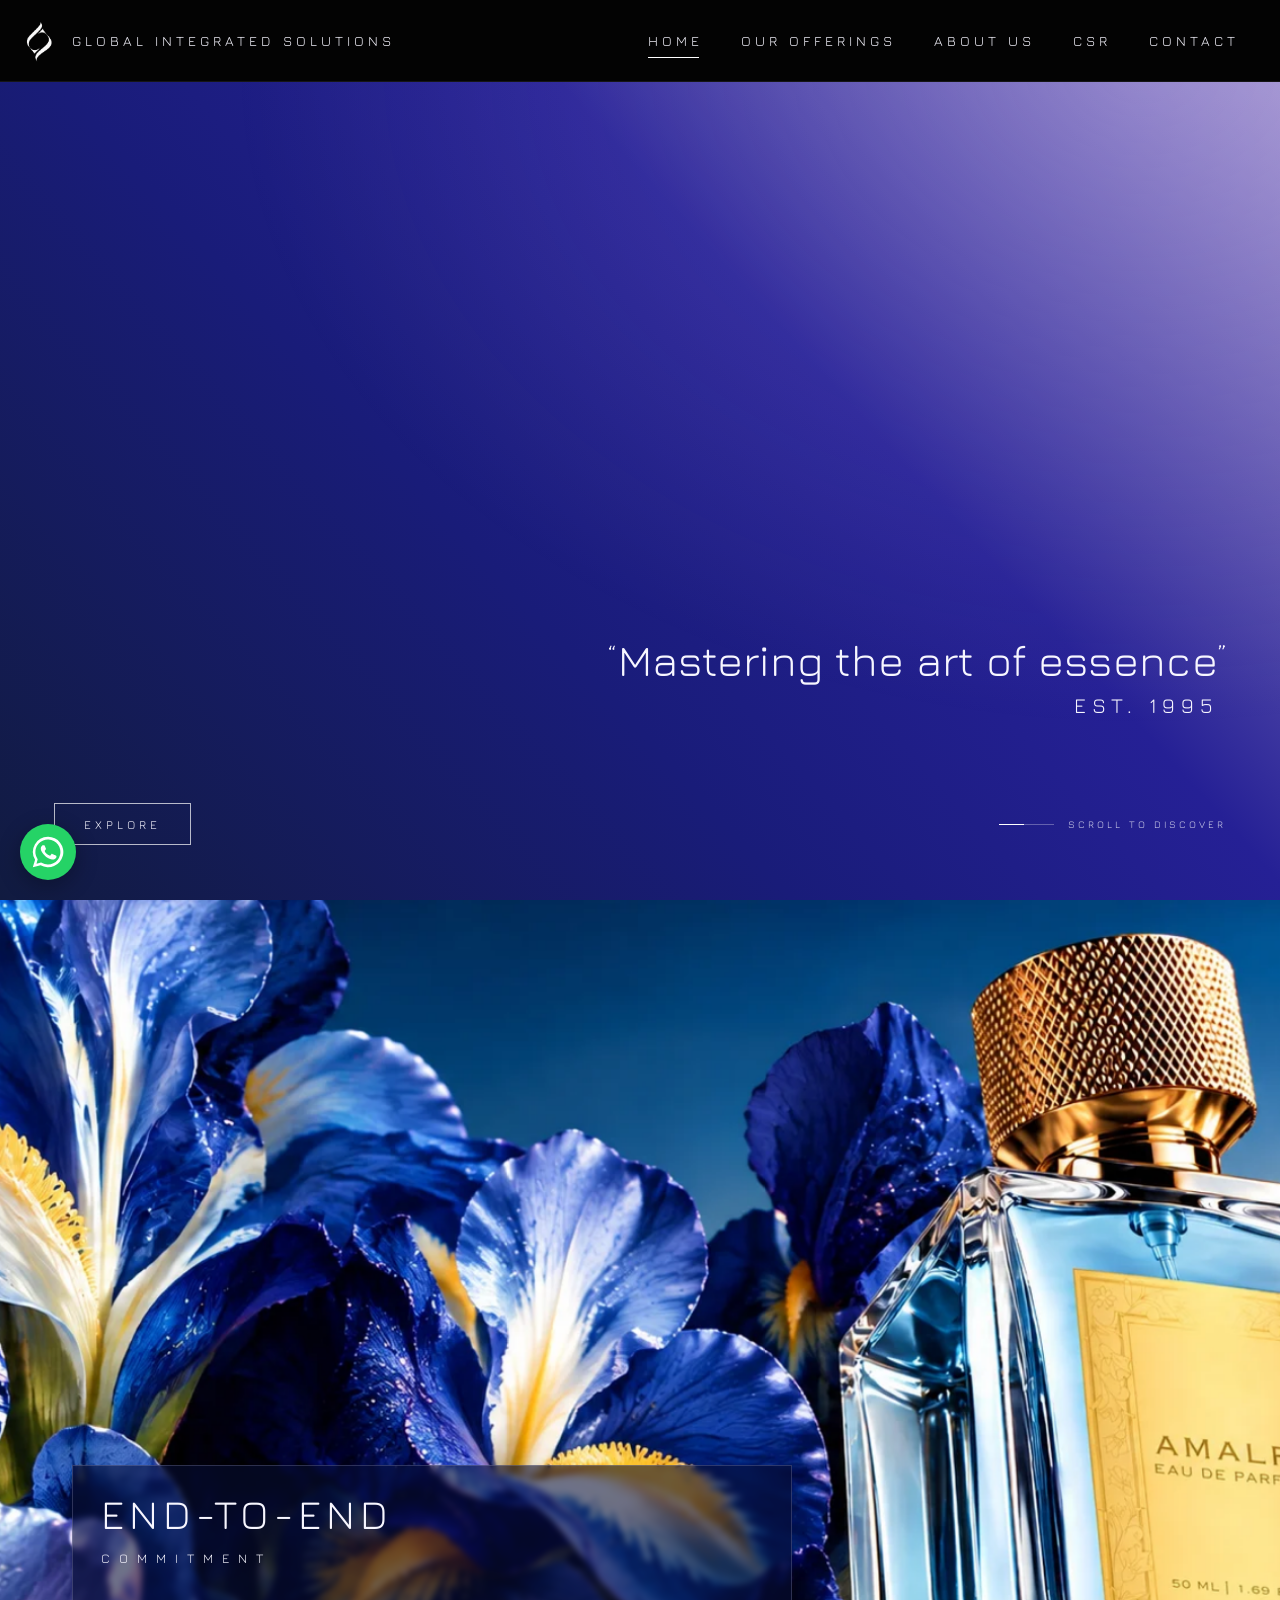
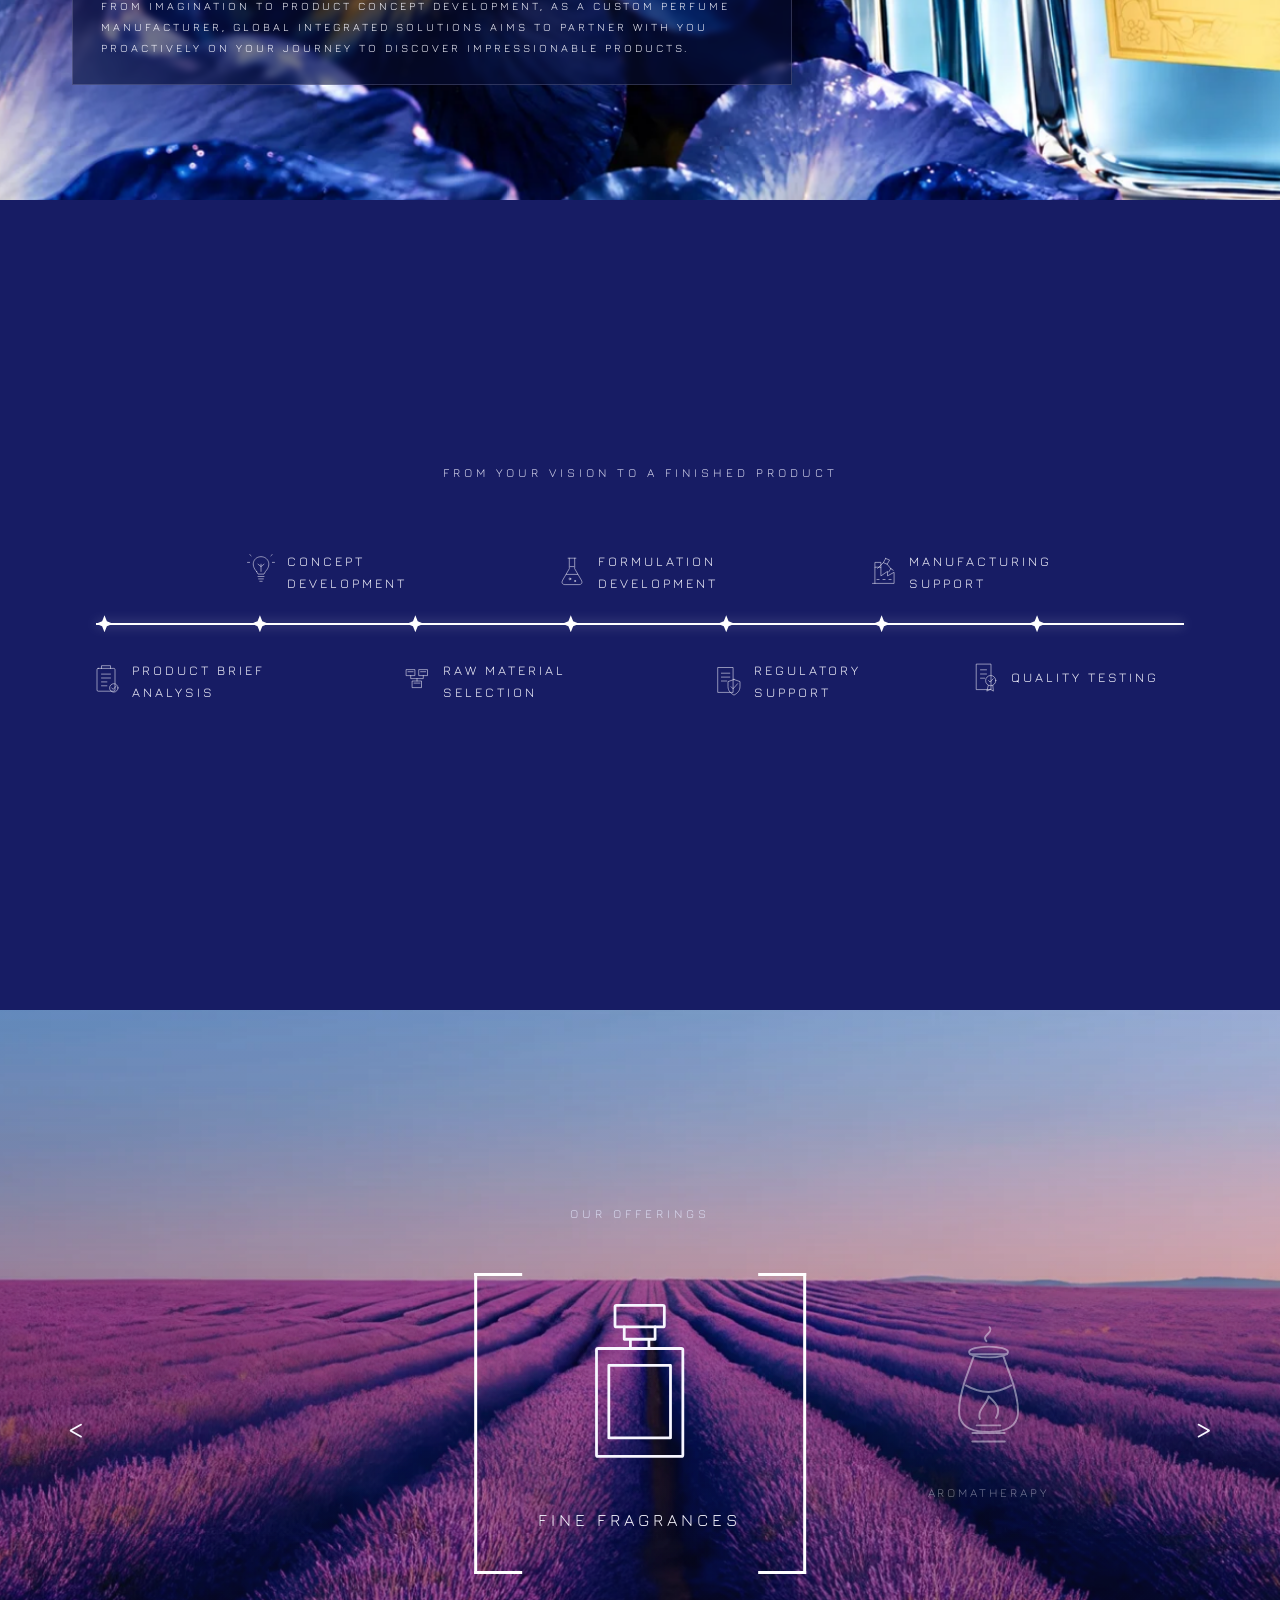
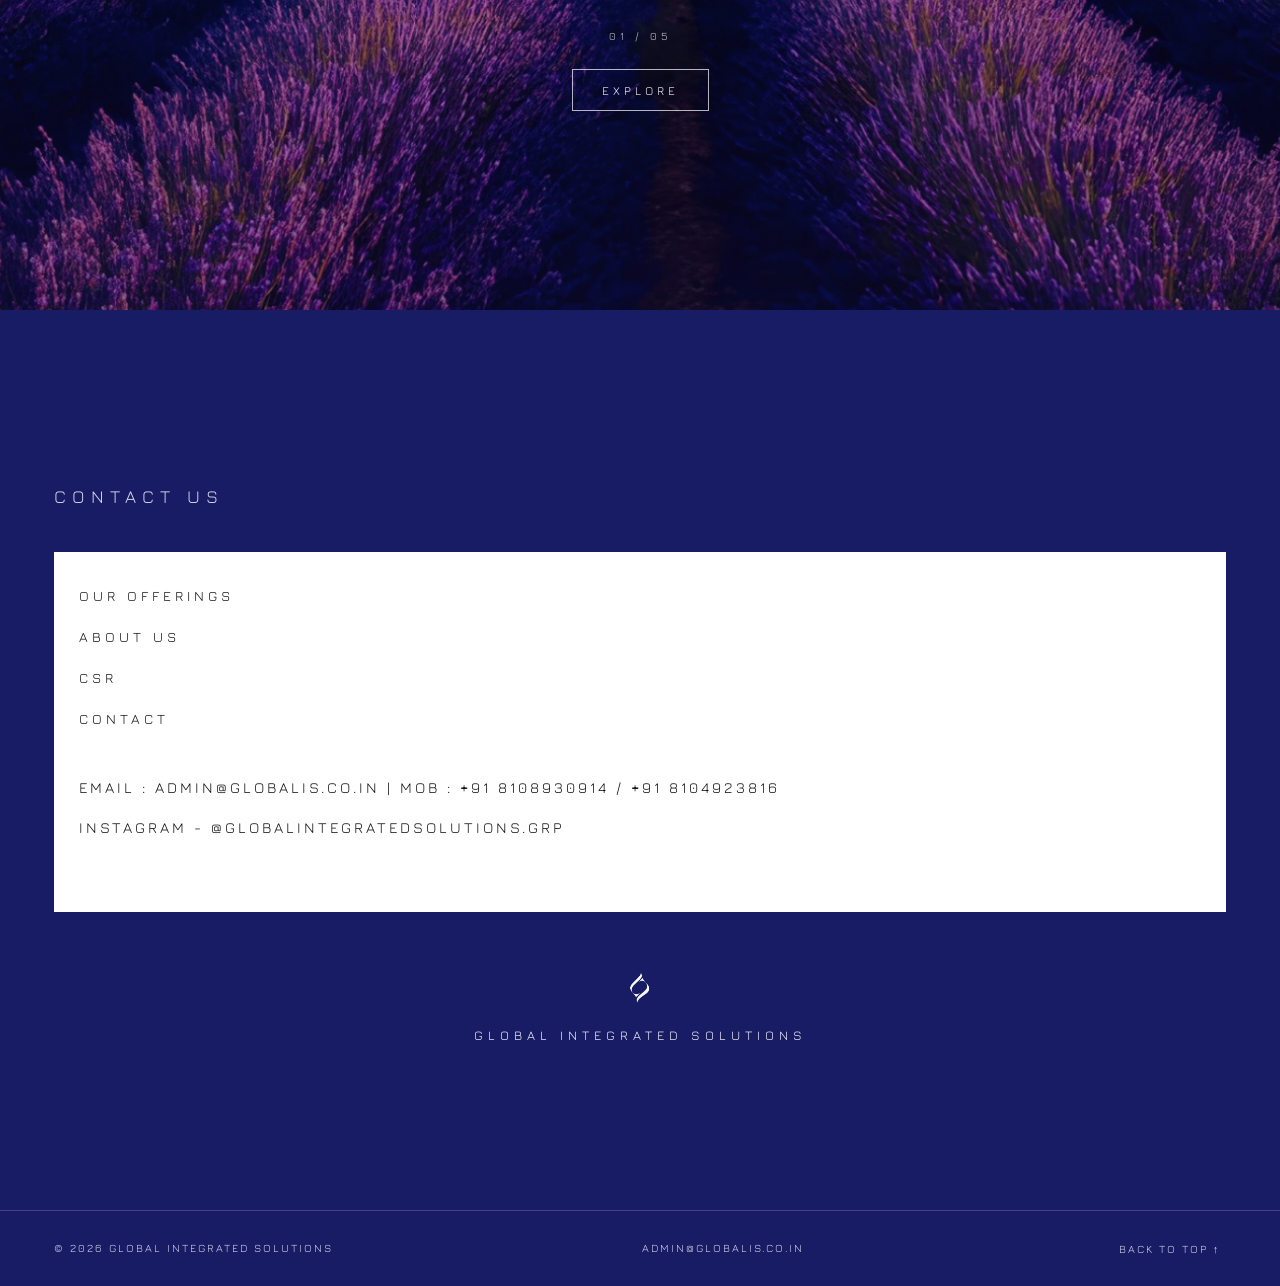
==== commit d8a7783b: "Add bottom-left WhatsApp contact button to homepage" ====
--- a/index.html
+++ b/index.html
@@ -1 +1 @@
-<!doctype html><html lang="en"><head><meta charset="utf-8"><meta name="viewport" content="width=device-width,initial-scale=1"><meta name="theme-color" content="#171c64"><title>Essence in Form | Global Integrated Solutions</title><meta name="description" content="Established in 1995. Fine fragrance compounds and end-to-end contract manufacturing for perfumes, deodorants, aerosols and home fragrance."><link rel="icon" type="image/svg+xml" href="/assets/logo.svg"><link rel="stylesheet" href="/style.css"><script src="/app.js" defer></script></head><body><a class="skip-link" href="#main">Skip to content</a><div class="ambient" aria-hidden="true"></div><header class="site-header"><a class="brand" href="/" aria-label="Global Integrated Solutions — Home"><img src="/assets/logo.svg" alt="Global Integrated Solutions logo" width="39" height="58"><span>GLOBAL INTEGRATED SOLUTIONS</span></a><button class="menu-button" aria-label="Open navigation" aria-expanded="false" aria-controls="site-nav"><span></span><span></span></button><nav class="desktop-nav" id="site-nav" aria-label="Main navigation"><a href="/" aria-current="page">HOME</a><a href="/offerings/">OUR OFFERINGS</a><a href="/about-us/">ABOUT US</a><a href="/csr/">CSR</a><a href="/contact/">CONTACT</a></nav></header><main id="main"><section class="full-section hero"><div class="hero-copy"><h1><q>Mastering the art of essence</q></h1><p class="est">EST. 1995</p></div><div class="hero-bottom"><a class="outline-button" href="#commitment" >Explore</a><a class="scroll-hint" href="#commitment"><span class="scroll-line" aria-hidden="true"></span>SCROLL TO DISCOVER</a></div></section><section class="full-section commitment" id="commitment"><img class="scene-image" src="/assets/commitment.svg" alt="Blue iris flowers surrounding a perfume bottle" loading="lazy"><div class="commitment-copy reveal"><h2>END-TO-END<span>COMMITMENT</span></h2><p class="word-reveal">From imagination to product concept development, as a custom perfume manufacturer, Global Integrated Solutions aims to partner with you proactively on your journey to discover impressionable products.</p></div></section><section class="full-section process" aria-label="Our development process"><p class="eyebrow reveal">From your vision to a finished product</p><div class="process-track"><div class="process-progress" aria-hidden="true"></div><div class="process-step" style="--i:0"><div class="step-label"><svg viewBox="0 0 100 120" aria-hidden="true" fill="none" stroke="currentColor" stroke-width="1.8" stroke-linecap="round" stroke-linejoin="round"><rect x="20" y="18" width="60" height="76" rx="4"/><path d="M35 18v-9h30v9M35 37h30M35 50h30M35 63h18M35 76h18"/><circle cx="76" cy="83" r="14"/><path d="m69 83 5 5 9-10"/></svg><span>Product brief analysis</span></div></div><div class="process-step" style="--i:1"><div class="step-label"><svg viewBox="0 0 100 120" aria-hidden="true" fill="none" stroke="currentColor" stroke-width="1.8" stroke-linecap="round" stroke-linejoin="round"><path d="M35 58C13 35 27 9 50 9s37 26 15 49l-5 9H40l-5-9ZM40 75h20M42 83h16M46 91h8M50 58V34M40 34l10 8 10-8M12 28h-7M88 28h7M17 6l-5-5M83 6l5-5"/></svg><span>Concept development</span></div></div><div class="process-step" style="--i:2"><div class="step-label"><svg viewBox="0 0 100 120" aria-hidden="true" fill="none" stroke="currentColor" stroke-width="1.8" stroke-linecap="round" stroke-linejoin="round"><path d="M15 22h28v20H15zM57 22h28v20H57zM35 60h30v22H35zM29 42v10h42V42M50 52v8M20 29h17M62 29h17M40 67h20"/></svg><span>Raw material selection</span></div></div><div class="process-step" style="--i:3"><div class="step-label"><svg viewBox="0 0 100 120" aria-hidden="true" fill="none" stroke="currentColor" stroke-width="1.8" stroke-linecap="round" stroke-linejoin="round"><path d="M37 14h26M41 14v35l-22 38c-5 9-1 15 8 15h46c9 0 13-6 8-15L59 49V14M31 68h38M44 42h12"/><circle cx="43" cy="83" r="3"/><circle cx="60" cy="90" r="2"/></svg><span>Formulation development</span></div></div><div class="process-step" style="--i:4"><div class="step-label"><svg viewBox="0 0 100 120" aria-hidden="true" fill="none" stroke="currentColor" stroke-width="1.8" stroke-linecap="round" stroke-linejoin="round"><path d="M17 15h50v83H17zM28 34h28M28 47h28M28 60h18"/><path d="M70 55l20 7v16c0 15-9 23-20 29-11-6-20-14-20-29V62l20-7Z"/><path d="m60 79 7 7 15-17"/></svg><span>Regulatory support</span></div></div><div class="process-step" style="--i:5"><div class="step-label"><svg viewBox="0 0 100 120" aria-hidden="true" fill="none" stroke="currentColor" stroke-width="1.8" stroke-linecap="round" stroke-linejoin="round"><path d="M15 98h72V61L65 73V58L43 73V44H23v54M23 44V28h20v16M30 85h7M50 85h7M70 85h7M59 15l13 5-8 14-13-5 8-14ZM51 29 32 48M64 34l12 15M76 49l-7 11M76 49l8 5"/></svg><span>Manufacturing support</span></div></div><div class="process-step" style="--i:6"><div class="step-label"><svg viewBox="0 0 100 120" aria-hidden="true" fill="none" stroke="currentColor" stroke-width="1.8" stroke-linecap="round" stroke-linejoin="round"><path d="M22 17h48v85H22zM35 36h20M35 50h20M35 64h14"/><circle cx="69" cy="72" r="17"/><path d="m62 72 5 5 10-11M61 88l-5 19 12-6 10 6-2-19"/></svg><span>Quality testing</span></div></div></div></section><section class="full-section home-offerings" id="offerings"><img class="scene-image" src="/assets/lavender.svg" alt="Lavender fields beneath a soft evening sky" loading="lazy"><p class="eyebrow reveal">Our offerings</p><div class="offering-carousel reveal" role="region" aria-roledescription="carousel" aria-label="Fragrance applications"><button class="carousel-arrow" data-direction="prev" aria-label="Previous offering" type="button">&lt;</button><div class="carousel-window"><div class="carousel-track"><div class="category-card" data-category="fine-fragrances" data-name="Fine Fragrances" role="group" aria-label="Fine Fragrances"><div class="category-icon"><svg viewBox="0 0 100 120" aria-hidden="true" fill="none" stroke="currentColor" stroke-width="1.8" stroke-linecap="round" stroke-linejoin="round"><rect x="34" y="8" width="32" height="14" rx="1"/><path d="M40 22v8h20v-8M44 30v6h12v-6"/><rect x="22" y="36" width="56" height="70" rx="1"/><path d="M30 47h40v47H30z"/></svg></div><h3>Fine Fragrances</h3></div><div class="category-card" data-category="aromatherapy" data-name="Aromatherapy" role="group" aria-label="Aromatherapy"><div class="category-icon"><svg viewBox="0 0 100 120" aria-hidden="true" fill="none" stroke="currentColor" stroke-width="1.8" stroke-linecap="round" stroke-linejoin="round"><path d="M33 19h34M37 19l-9 25c-9 29-10 47 22 47s31-18 22-47l-9-25M29 48c14 8 28 8 42 0M35 92h30M35 100h30"/><ellipse cx="50" cy="17" rx="18" ry="5"/><path d="M42 79c-3-8 7-14 8-21 9 8 11 13 7 20M39 85h22M48 7c-5-6 7-7 3-13"/></svg></div><h3>Aromatherapy</h3></div><div class="category-card" data-category="air-care" data-name="Air Care" role="group" aria-label="Air Care"><div class="category-icon"><svg viewBox="0 0 100 120" aria-hidden="true" fill="none" stroke="currentColor" stroke-width="1.8" stroke-linecap="round" stroke-linejoin="round"><rect x="39" y="39" width="36" height="69" rx="3"/><path d="M43 39v-9h24v9M50 30v-10h18v10M68 23h9v6h-9M47 55h20v33H47zM19 17h22M13 25h28M20 33h21M29 14v6M26 22v6M28 30v6"/></svg></div><h3>Air Care</h3></div><div class="category-card" data-category="incense" data-name="Incense" role="group" aria-label="Incense"><div class="category-icon"><svg viewBox="0 0 100 120" aria-hidden="true" fill="none" stroke="currentColor" stroke-width="1.8" stroke-linecap="round" stroke-linejoin="round"><path d="M24 77h52c0 19-10 28-26 28S24 96 24 77ZM24 83h52M35 104l-4 7M65 104l4 7M34 76V35M43 76V25M52 76V32M61 76V20M68 76V30M34 27c-5-8 5-10 0-19M43 17c-5-8 5-10 0-18M61 12c-5-8 5-10 0-18"/></svg></div><h3>Incense</h3></div><div class="category-card" data-category="home-personal-care" data-name="Home &amp; Personal Care" role="group" aria-label="Home & Personal Care"><div class="category-icon"><svg viewBox="0 0 100 120" aria-hidden="true" fill="none" stroke="currentColor" stroke-width="1.8" stroke-linecap="round" stroke-linejoin="round"><path d="M17 34h30l-3 72H21l-4-72ZM20 44h25M24 85h18M57 42h21v12M64 42v-9h20v6M62 54h19v53H57V62a8 8 0 0 1 5-8ZM57 70h24M86 78h9v29H83V84a6 6 0 0 1 3-6ZM86 78v-8h8v8"/></svg></div><h3>Home & Personal Care</h3></div></div></div><button class="carousel-arrow" data-direction="next" aria-label="Next offering" type="button">&gt;</button></div><p class="carousel-pagination" aria-live="polite">01 / 05</p><a class="outline-button" href="/offerings/?category=fine-fragrances" id="category-explore">Explore</a></section><section class="full-section footer-section" id="contact"><h2 class="eyebrow reveal">Contact us</h2><div class="footer-card reveal"><nav aria-label="Footer navigation"><a href="/offerings/">Our Offerings</a><a href="/about-us/">About Us</a><a href="/csr/">CSR</a><a href="/contact/">Contact</a></nav><div class="contact-strip"><p><a class="contact-link" href="mailto:admin@globalis.co.in">Email : admin@globalis.co.in</a><span class="separator"> | </span><a class="contact-link" href="tel:+918108930914">Mob : +91 8108930914</a><span class="separator"> / </span><a class="contact-link" href="tel:+918104923816">+91 8104923816</a></p><p><a href="https://www.instagram.com/globalintegratedsolutions.grp/" target="_blank" rel="noopener noreferrer">Instagram - @globalintegratedsolutions.grp</a></p></div></div><img class="footer-mark reveal" src="/assets/logo.svg" alt="" loading="lazy"><p class="footer-brand reveal">Global Integrated Solutions</p></section></main><footer class="footer-bottom"><span>&copy; 2026 GLOBAL INTEGRATED SOLUTIONS</span><a href="mailto:admin@globalis.co.in">ADMIN@GLOBALIS.CO.IN</a><button class="back-top" type="button">BACK TO TOP &uarr;</button></footer></body></html>+<!doctype html><html lang="en"><head><meta charset="utf-8"><meta name="viewport" content="width=device-width,initial-scale=1"><meta name="theme-color" content="#171c64"><title>Essence in Form | Global Integrated Solutions</title><meta name="description" content="Established in 1995. Fine fragrance compounds and end-to-end contract manufacturing for perfumes, deodorants, aerosols and home fragrance."><link rel="icon" type="image/svg+xml" href="/assets/logo.svg"><link rel="stylesheet" href="/style.css"><script src="/app.js" defer></script><style>.whatsapp-float{position:fixed;left:max(20px,env(safe-area-inset-left));bottom:calc(20px + env(safe-area-inset-bottom));z-index:90;display:grid;place-items:center;width:56px;height:56px;border-radius:50%;background:#25d366;color:#fff;box-shadow:0 6px 22px rgba(0,0,0,.3);transition:transform .2s,background .2s}.whatsapp-float svg{width:32px;height:32px;fill:currentColor}.whatsapp-float:hover{background:#1fba59;transform:translateY(-3px)}.whatsapp-float:focus-visible{outline:3px solid #fff;outline-offset:4px}@media(max-width:850px){.whatsapp-float{left:max(16px,env(safe-area-inset-left));bottom:calc(16px + env(safe-area-inset-bottom));width:52px;height:52px}}@media(prefers-reduced-motion:reduce){.whatsapp-float{transition:none}}</style></head><body><a class="skip-link" href="#main">Skip to content</a><div class="ambient" aria-hidden="true"></div><header class="site-header"><a class="brand" href="/" aria-label="Global Integrated Solutions — Home"><img src="/assets/logo.svg" alt="Global Integrated Solutions logo" width="39" height="58"><span>GLOBAL INTEGRATED SOLUTIONS</span></a><button class="menu-button" aria-label="Open navigation" aria-expanded="false" aria-controls="site-nav"><span></span><span></span></button><nav class="desktop-nav" id="site-nav" aria-label="Main navigation"><a href="/" aria-current="page">HOME</a><a href="/offerings/">OUR OFFERINGS</a><a href="/about-us/">ABOUT US</a><a href="/csr/">CSR</a><a href="/contact/">CONTACT</a></nav></header><main id="main"><section class="full-section hero"><div class="hero-copy"><h1><q>Mastering the art of essence</q></h1><p class="est">EST. 1995</p></div><div class="hero-bottom"><a class="outline-button" href="#commitment" >Explore</a><a class="scroll-hint" href="#commitment"><span class="scroll-line" aria-hidden="true"></span>SCROLL TO DISCOVER</a></div></section><section class="full-section commitment" id="commitment"><img class="scene-image" src="/assets/commitment.svg" alt="Blue iris flowers surrounding a perfume bottle" loading="lazy"><div class="commitment-copy reveal"><h2>END-TO-END<span>COMMITMENT</span></h2><p class="word-reveal">From imagination to product concept development, as a custom perfume manufacturer, Global Integrated Solutions aims to partner with you proactively on your journey to discover impressionable products.</p></div></section><section class="full-section process" aria-label="Our development process"><p class="eyebrow reveal">From your vision to a finished product</p><div class="process-track"><div class="process-progress" aria-hidden="true"></div><div class="process-step" style="--i:0"><div class="step-label"><svg viewBox="0 0 100 120" aria-hidden="true" fill="none" stroke="currentColor" stroke-width="1.8" stroke-linecap="round" stroke-linejoin="round"><rect x="20" y="18" width="60" height="76" rx="4"/><path d="M35 18v-9h30v9M35 37h30M35 50h30M35 63h18M35 76h18"/><circle cx="76" cy="83" r="14"/><path d="m69 83 5 5 9-10"/></svg><span>Product brief analysis</span></div></div><div class="process-step" style="--i:1"><div class="step-label"><svg viewBox="0 0 100 120" aria-hidden="true" fill="none" stroke="currentColor" stroke-width="1.8" stroke-linecap="round" stroke-linejoin="round"><path d="M35 58C13 35 27 9 50 9s37 26 15 49l-5 9H40l-5-9ZM40 75h20M42 83h16M46 91h8M50 58V34M40 34l10 8 10-8M12 28h-7M88 28h7M17 6l-5-5M83 6l5-5"/></svg><span>Concept development</span></div></div><div class="process-step" style="--i:2"><div class="step-label"><svg viewBox="0 0 100 120" aria-hidden="true" fill="none" stroke="currentColor" stroke-width="1.8" stroke-linecap="round" stroke-linejoin="round"><path d="M15 22h28v20H15zM57 22h28v20H57zM35 60h30v22H35zM29 42v10h42V42M50 52v8M20 29h17M62 29h17M40 67h20"/></svg><span>Raw material selection</span></div></div><div class="process-step" style="--i:3"><div class="step-label"><svg viewBox="0 0 100 120" aria-hidden="true" fill="none" stroke="currentColor" stroke-width="1.8" stroke-linecap="round" stroke-linejoin="round"><path d="M37 14h26M41 14v35l-22 38c-5 9-1 15 8 15h46c9 0 13-6 8-15L59 49V14M31 68h38M44 42h12"/><circle cx="43" cy="83" r="3"/><circle cx="60" cy="90" r="2"/></svg><span>Formulation development</span></div></div><div class="process-step" style="--i:4"><div class="step-label"><svg viewBox="0 0 100 120" aria-hidden="true" fill="none" stroke="currentColor" stroke-width="1.8" stroke-linecap="round" stroke-linejoin="round"><path d="M17 15h50v83H17zM28 34h28M28 47h28M28 60h18"/><path d="M70 55l20 7v16c0 15-9 23-20 29-11-6-20-14-20-29V62l20-7Z"/><path d="m60 79 7 7 15-17"/></svg><span>Regulatory support</span></div></div><div class="process-step" style="--i:5"><div class="step-label"><svg viewBox="0 0 100 120" aria-hidden="true" fill="none" stroke="currentColor" stroke-width="1.8" stroke-linecap="round" stroke-linejoin="round"><path d="M15 98h72V61L65 73V58L43 73V44H23v54M23 44V28h20v16M30 85h7M50 85h7M70 85h7M59 15l13 5-8 14-13-5 8-14ZM51 29 32 48M64 34l12 15M76 49l-7 11M76 49l8 5"/></svg><span>Manufacturing support</span></div></div><div class="process-step" style="--i:6"><div class="step-label"><svg viewBox="0 0 100 120" aria-hidden="true" fill="none" stroke="currentColor" stroke-width="1.8" stroke-linecap="round" stroke-linejoin="round"><path d="M22 17h48v85H22zM35 36h20M35 50h20M35 64h14"/><circle cx="69" cy="72" r="17"/><path d="m62 72 5 5 10-11M61 88l-5 19 12-6 10 6-2-19"/></svg><span>Quality testing</span></div></div></div></section><section class="full-section home-offerings" id="offerings"><img class="scene-image" src="/assets/lavender.svg" alt="Lavender fields beneath a soft evening sky" loading="lazy"><p class="eyebrow reveal">Our offerings</p><div class="offering-carousel reveal" role="region" aria-roledescription="carousel" aria-label="Fragrance applications"><button class="carousel-arrow" data-direction="prev" aria-label="Previous offering" type="button">&lt;</button><div class="carousel-window"><div class="carousel-track"><div class="category-card" data-category="fine-fragrances" data-name="Fine Fragrances" role="group" aria-label="Fine Fragrances"><div class="category-icon"><svg viewBox="0 0 100 120" aria-hidden="true" fill="none" stroke="currentColor" stroke-width="1.8" stroke-linecap="round" stroke-linejoin="round"><rect x="34" y="8" width="32" height="14" rx="1"/><path d="M40 22v8h20v-8M44 30v6h12v-6"/><rect x="22" y="36" width="56" height="70" rx="1"/><path d="M30 47h40v47H30z"/></svg></div><h3>Fine Fragrances</h3></div><div class="category-card" data-category="aromatherapy" data-name="Aromatherapy" role="group" aria-label="Aromatherapy"><div class="category-icon"><svg viewBox="0 0 100 120" aria-hidden="true" fill="none" stroke="currentColor" stroke-width="1.8" stroke-linecap="round" stroke-linejoin="round"><path d="M33 19h34M37 19l-9 25c-9 29-10 47 22 47s31-18 22-47l-9-25M29 48c14 8 28 8 42 0M35 92h30M35 100h30"/><ellipse cx="50" cy="17" rx="18" ry="5"/><path d="M42 79c-3-8 7-14 8-21 9 8 11 13 7 20M39 85h22M48 7c-5-6 7-7 3-13"/></svg></div><h3>Aromatherapy</h3></div><div class="category-card" data-category="air-care" data-name="Air Care" role="group" aria-label="Air Care"><div class="category-icon"><svg viewBox="0 0 100 120" aria-hidden="true" fill="none" stroke="currentColor" stroke-width="1.8" stroke-linecap="round" stroke-linejoin="round"><rect x="39" y="39" width="36" height="69" rx="3"/><path d="M43 39v-9h24v9M50 30v-10h18v10M68 23h9v6h-9M47 55h20v33H47zM19 17h22M13 25h28M20 33h21M29 14v6M26 22v6M28 30v6"/></svg></div><h3>Air Care</h3></div><div class="category-card" data-category="incense" data-name="Incense" role="group" aria-label="Incense"><div class="category-icon"><svg viewBox="0 0 100 120" aria-hidden="true" fill="none" stroke="currentColor" stroke-width="1.8" stroke-linecap="round" stroke-linejoin="round"><path d="M24 77h52c0 19-10 28-26 28S24 96 24 77ZM24 83h52M35 104l-4 7M65 104l4 7M34 76V35M43 76V25M52 76V32M61 76V20M68 76V30M34 27c-5-8 5-10 0-19M43 17c-5-8 5-10 0-18M61 12c-5-8 5-10 0-18"/></svg></div><h3>Incense</h3></div><div class="category-card" data-category="home-personal-care" data-name="Home &amp; Personal Care" role="group" aria-label="Home & Personal Care"><div class="category-icon"><svg viewBox="0 0 100 120" aria-hidden="true" fill="none" stroke="currentColor" stroke-width="1.8" stroke-linecap="round" stroke-linejoin="round"><path d="M17 34h30l-3 72H21l-4-72ZM20 44h25M24 85h18M57 42h21v12M64 42v-9h20v6M62 54h19v53H57V62a8 8 0 0 1 5-8ZM57 70h24M86 78h9v29H83V84a6 6 0 0 1 3-6ZM86 78v-8h8v8"/></svg></div><h3>Home & Personal Care</h3></div></div></div><button class="carousel-arrow" data-direction="next" aria-label="Next offering" type="button">&gt;</button></div><p class="carousel-pagination" aria-live="polite">01 / 05</p><a class="outline-button" href="/offerings/?category=fine-fragrances" id="category-explore">Explore</a></section><section class="full-section footer-section" id="contact"><h2 class="eyebrow reveal">Contact us</h2><div class="footer-card reveal"><nav aria-label="Footer navigation"><a href="/offerings/">Our Offerings</a><a href="/about-us/">About Us</a><a href="/csr/">CSR</a><a href="/contact/">Contact</a></nav><div class="contact-strip"><p><a class="contact-link" href="mailto:admin@globalis.co.in">Email : admin@globalis.co.in</a><span class="separator"> | </span><a class="contact-link" href="tel:+918108930914">Mob : +91 8108930914</a><span class="separator"> / </span><a class="contact-link" href="tel:+918104923816">+91 8104923816</a></p><p><a href="https://www.instagram.com/globalintegratedsolutions.grp/" target="_blank" rel="noopener noreferrer">Instagram - @globalintegratedsolutions.grp</a></p></div></div><img class="footer-mark reveal" src="/assets/logo.svg" alt="" loading="lazy"><p class="footer-brand reveal">Global Integrated Solutions</p></section></main><footer class="footer-bottom"><span>&copy; 2026 GLOBAL INTEGRATED SOLUTIONS</span><a href="mailto:admin@globalis.co.in">ADMIN@GLOBALIS.CO.IN</a><button class="back-top" type="button">BACK TO TOP &uarr;</button></footer><a class="whatsapp-float" href="https://wa.me/918108930914" target="_blank" rel="noopener noreferrer" aria-label="Chat with Global Integrated Solutions on WhatsApp" title="Chat on WhatsApp"><svg viewBox="0 0 32 32" aria-hidden="true"><path d="M16 .8A15.1 15.1 0 0 0 3.1 23.7L.8 31.2l7.8-2A15.2 15.2 0 1 0 16 .8Zm0 27.7a12.5 12.5 0 0 1-6.4-1.7l-.5-.3-4.6 1.2 1.2-4.4-.3-.5A12.5 12.5 0 1 1 16 28.5Zm6.9-9.4c-.4-.2-2.2-1.1-2.6-1.2-.3-.1-.6-.2-.8.2l-1.2 1.4c-.2.3-.4.3-.8.1-1.1-.5-2.1-1.1-2.9-1.8-.8-.8-1.4-1.6-1.8-2.6-.2-.3 0-.5.1-.7l.6-.7.4-.6c.1-.2 0-.4 0-.6l-1.2-2.8c-.3-.7-.6-.6-.8-.6h-.7c-.3 0-.7.1-1 .4-.9.9-1.4 2-1.4 3.2 0 1.9 1.4 3.7 1.6 4 .2.3 2.7 4.1 6.5 5.7.9.4 1.6.6 2.2.8 1 .3 1.9.2 2.6.2.8-.2 2.2-1 2.5-1.8.3-.9.3-1.6.2-1.8-.1-.2-.4-.3-.7-.5Z"/></svg></a></body></html>
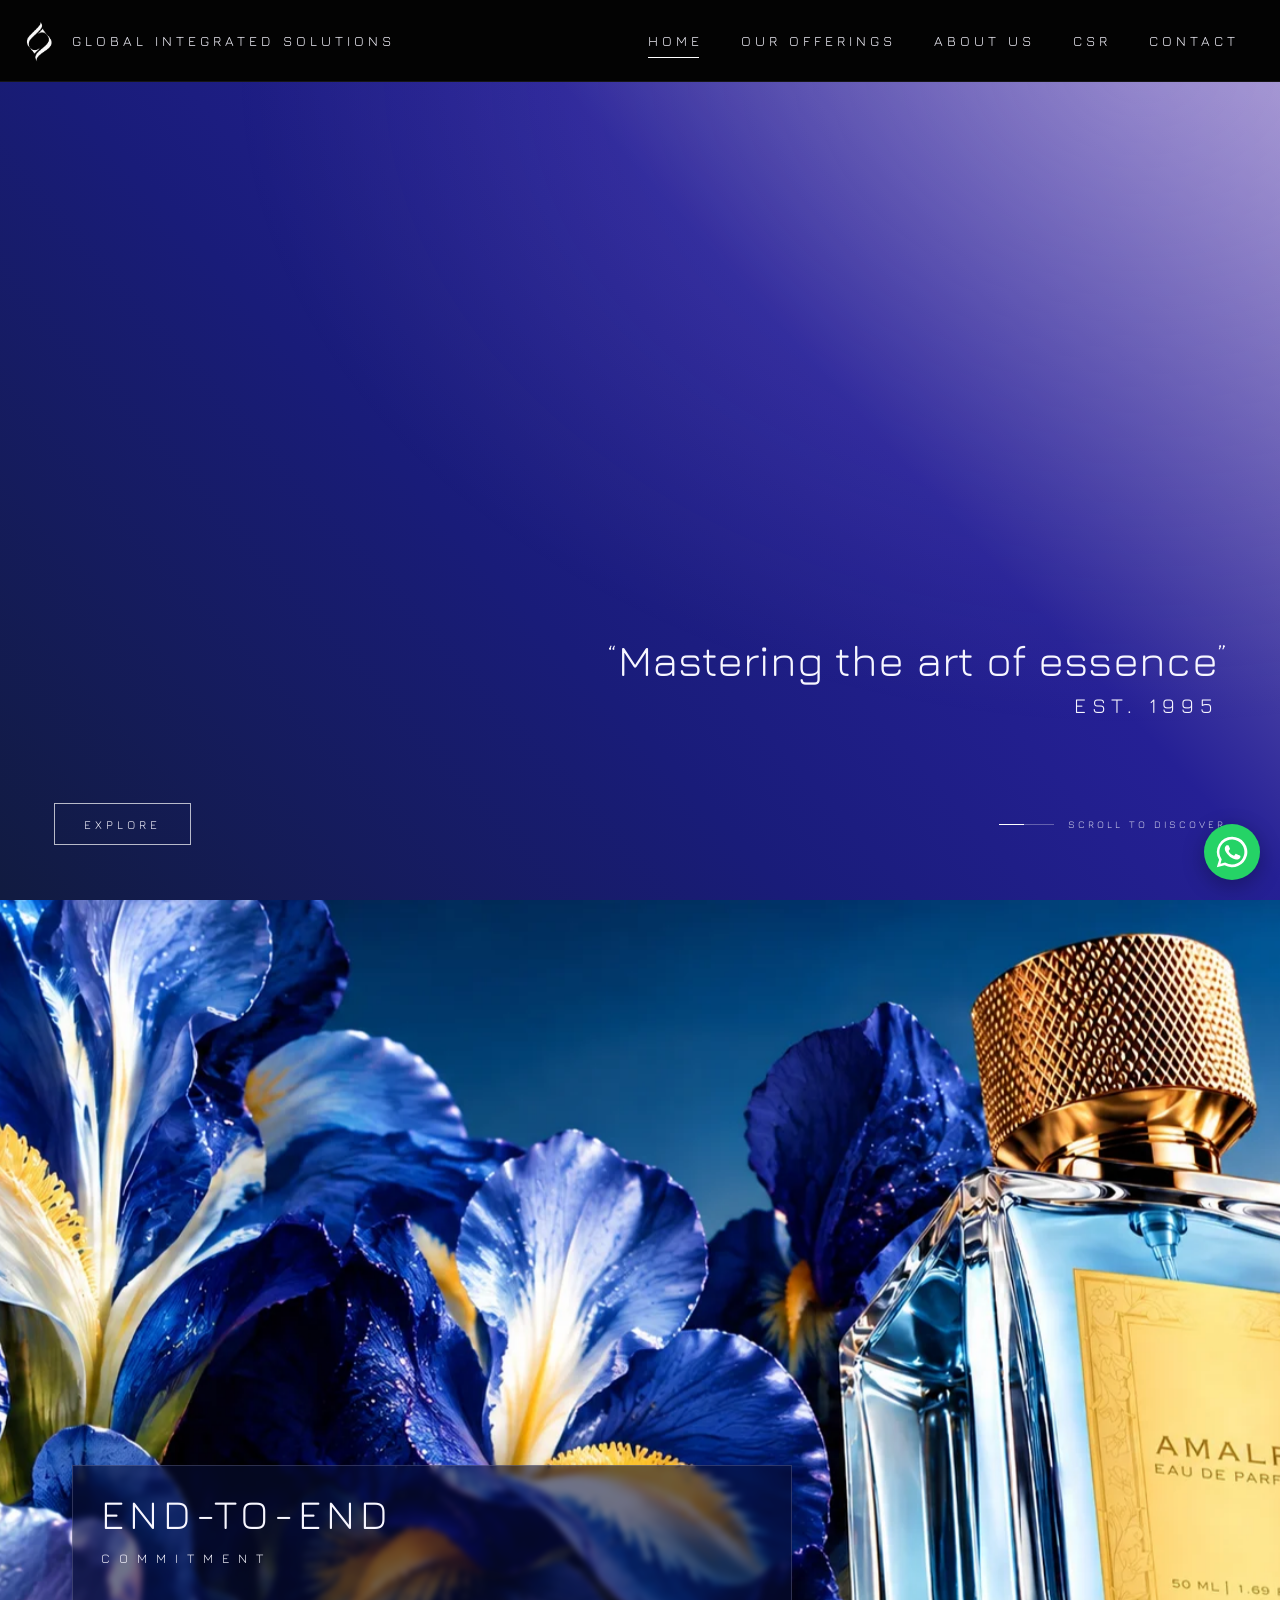
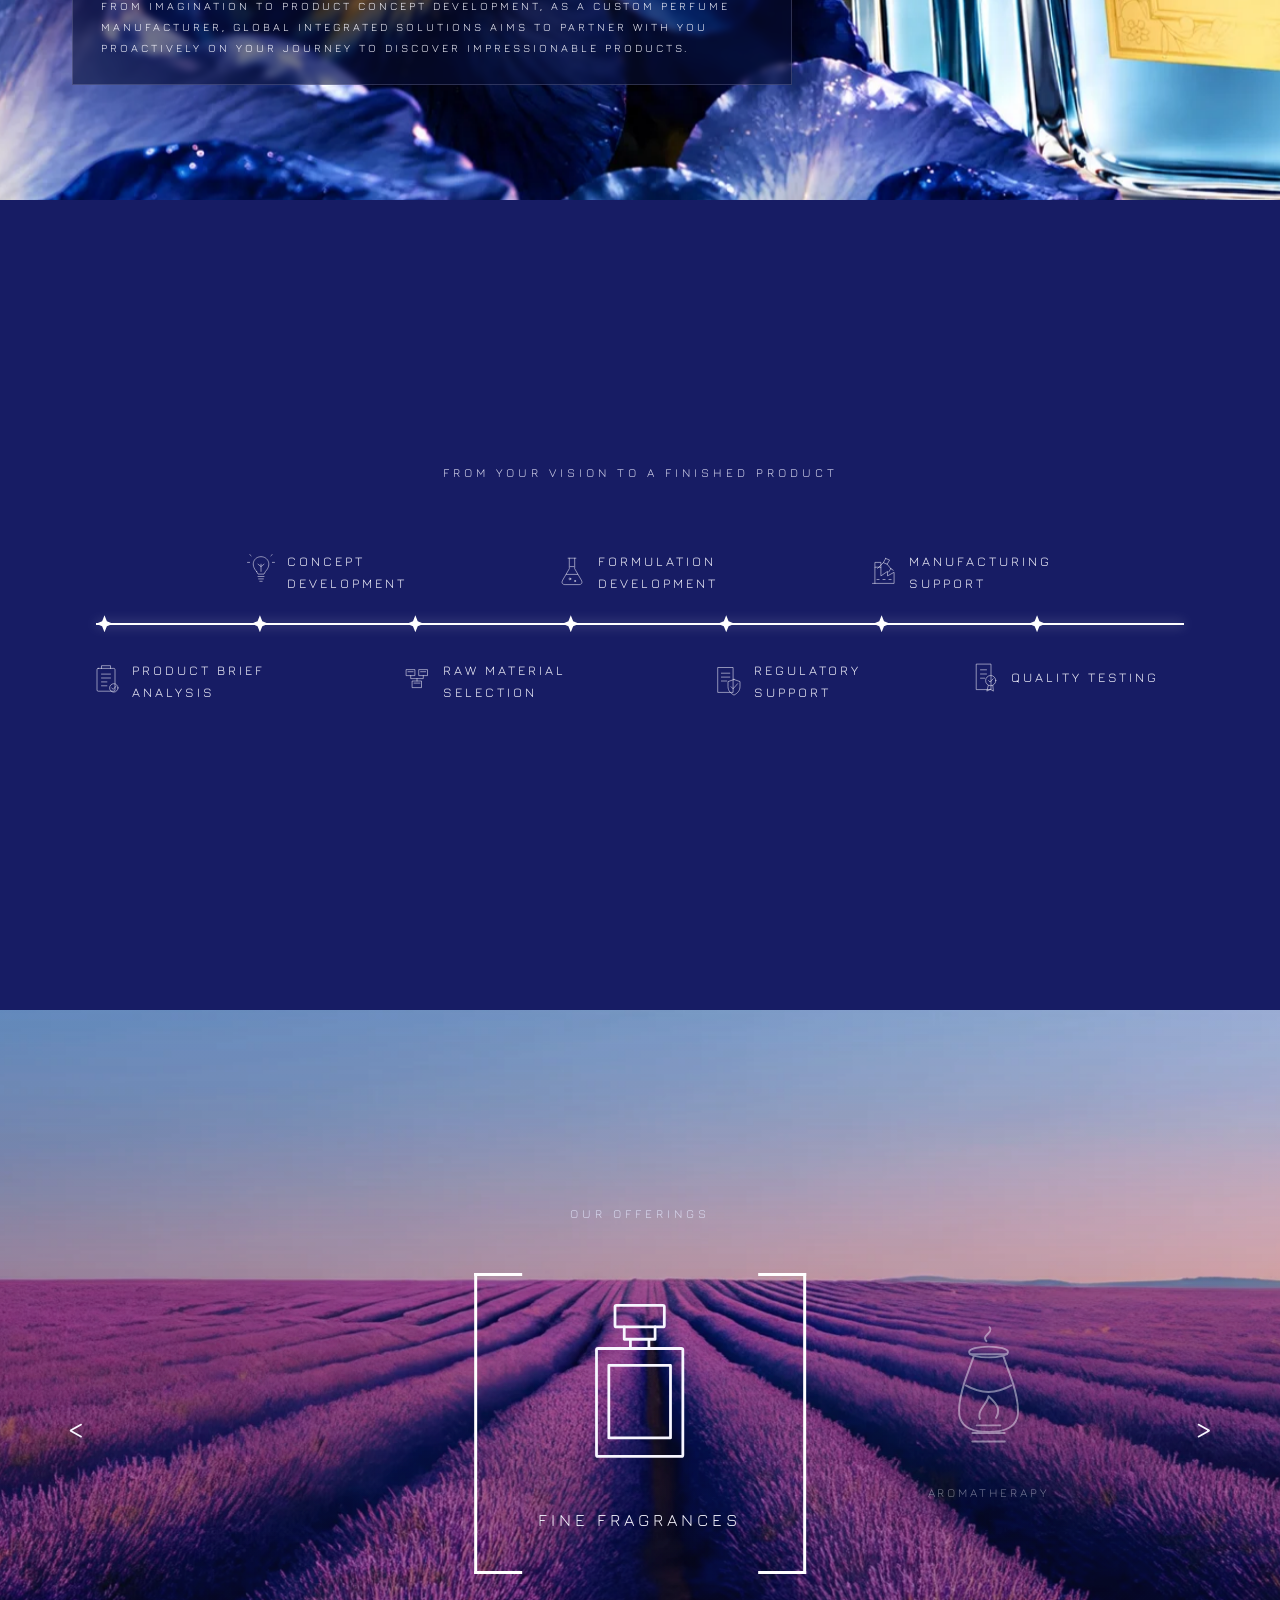
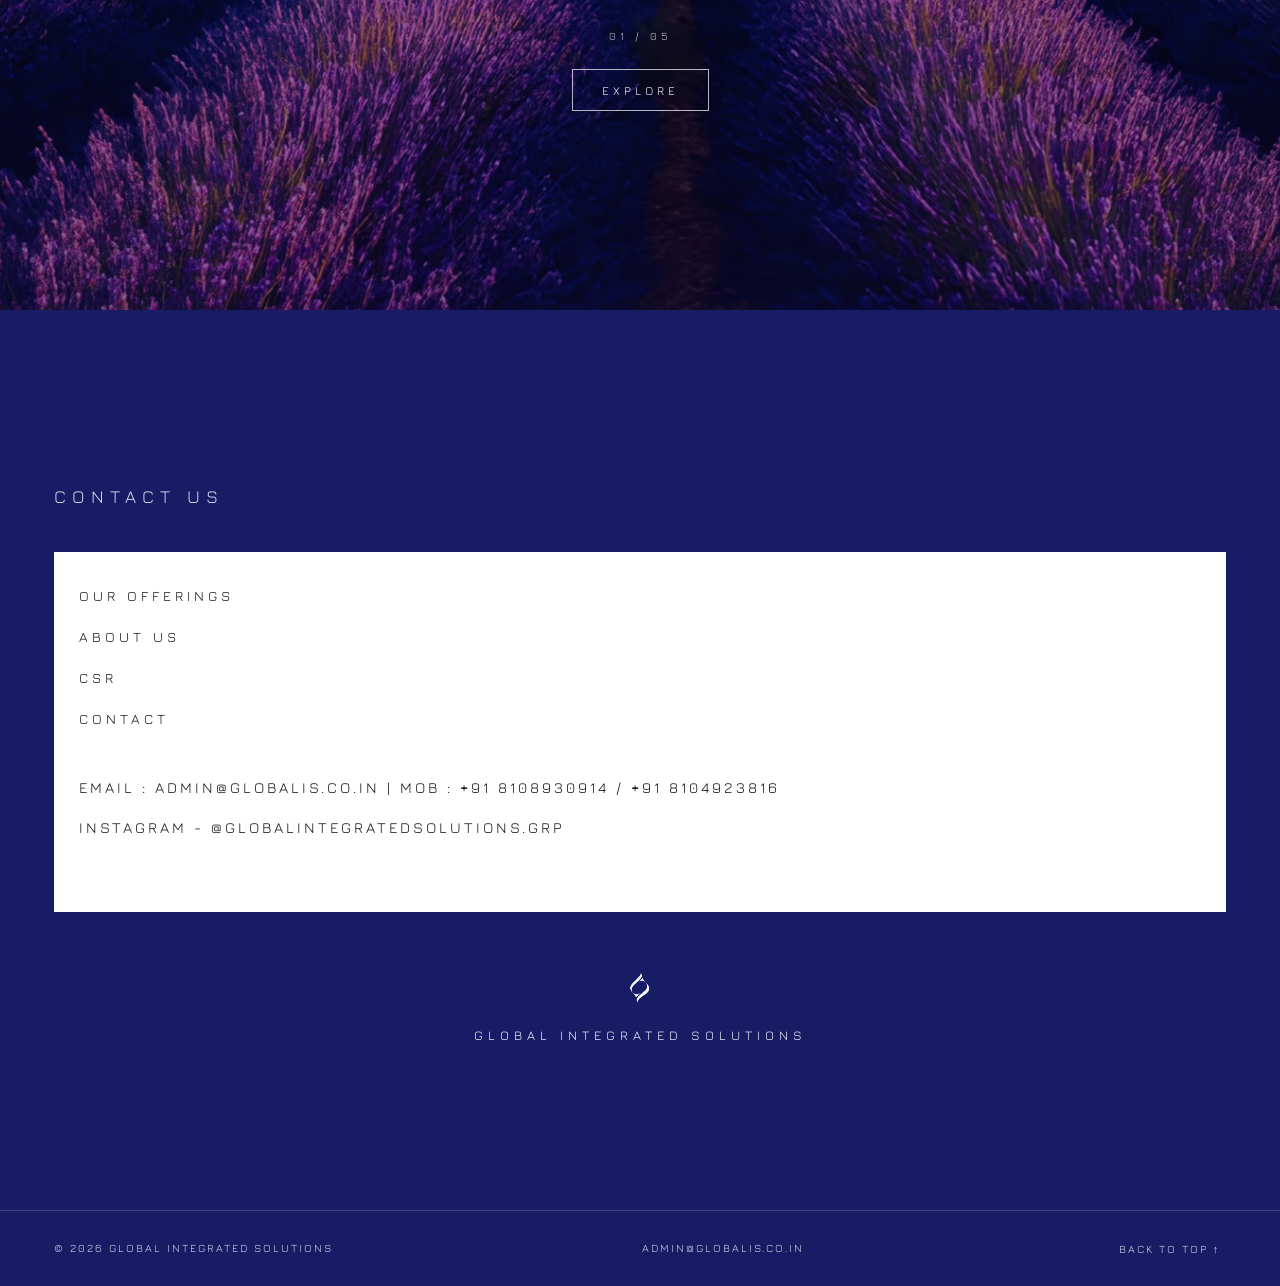
==== commit cbb6531c: "Move homepage WhatsApp icon to bottom right" ====
--- a/index.html
+++ b/index.html
@@ -1 +1 @@
-<!doctype html><html lang="en"><head><meta charset="utf-8"><meta name="viewport" content="width=device-width,initial-scale=1"><meta name="theme-color" content="#171c64"><title>Essence in Form | Global Integrated Solutions</title><meta name="description" content="Established in 1995. Fine fragrance compounds and end-to-end contract manufacturing for perfumes, deodorants, aerosols and home fragrance."><link rel="icon" type="image/svg+xml" href="/assets/logo.svg"><link rel="stylesheet" href="/style.css"><script src="/app.js" defer></script><style>.whatsapp-float{position:fixed;left:max(20px,env(safe-area-inset-left));bottom:calc(20px + env(safe-area-inset-bottom));z-index:90;display:grid;place-items:center;width:56px;height:56px;border-radius:50%;background:#25d366;color:#fff;box-shadow:0 6px 22px rgba(0,0,0,.3);transition:transform .2s,background .2s}.whatsapp-float svg{width:32px;height:32px;fill:currentColor}.whatsapp-float:hover{background:#1fba59;transform:translateY(-3px)}.whatsapp-float:focus-visible{outline:3px solid #fff;outline-offset:4px}@media(max-width:850px){.whatsapp-float{left:max(16px,env(safe-area-inset-left));bottom:calc(16px + env(safe-area-inset-bottom));width:52px;height:52px}}@media(prefers-reduced-motion:reduce){.whatsapp-float{transition:none}}</style></head><body><a class="skip-link" href="#main">Skip to content</a><div class="ambient" aria-hidden="true"></div><header class="site-header"><a class="brand" href="/" aria-label="Global Integrated Solutions — Home"><img src="/assets/logo.svg" alt="Global Integrated Solutions logo" width="39" height="58"><span>GLOBAL INTEGRATED SOLUTIONS</span></a><button class="menu-button" aria-label="Open navigation" aria-expanded="false" aria-controls="site-nav"><span></span><span></span></button><nav class="desktop-nav" id="site-nav" aria-label="Main navigation"><a href="/" aria-current="page">HOME</a><a href="/offerings/">OUR OFFERINGS</a><a href="/about-us/">ABOUT US</a><a href="/csr/">CSR</a><a href="/contact/">CONTACT</a></nav></header><main id="main"><section class="full-section hero"><div class="hero-copy"><h1><q>Mastering the art of essence</q></h1><p class="est">EST. 1995</p></div><div class="hero-bottom"><a class="outline-button" href="#commitment" >Explore</a><a class="scroll-hint" href="#commitment"><span class="scroll-line" aria-hidden="true"></span>SCROLL TO DISCOVER</a></div></section><section class="full-section commitment" id="commitment"><img class="scene-image" src="/assets/commitment.svg" alt="Blue iris flowers surrounding a perfume bottle" loading="lazy"><div class="commitment-copy reveal"><h2>END-TO-END<span>COMMITMENT</span></h2><p class="word-reveal">From imagination to product concept development, as a custom perfume manufacturer, Global Integrated Solutions aims to partner with you proactively on your journey to discover impressionable products.</p></div></section><section class="full-section process" aria-label="Our development process"><p class="eyebrow reveal">From your vision to a finished product</p><div class="process-track"><div class="process-progress" aria-hidden="true"></div><div class="process-step" style="--i:0"><div class="step-label"><svg viewBox="0 0 100 120" aria-hidden="true" fill="none" stroke="currentColor" stroke-width="1.8" stroke-linecap="round" stroke-linejoin="round"><rect x="20" y="18" width="60" height="76" rx="4"/><path d="M35 18v-9h30v9M35 37h30M35 50h30M35 63h18M35 76h18"/><circle cx="76" cy="83" r="14"/><path d="m69 83 5 5 9-10"/></svg><span>Product brief analysis</span></div></div><div class="process-step" style="--i:1"><div class="step-label"><svg viewBox="0 0 100 120" aria-hidden="true" fill="none" stroke="currentColor" stroke-width="1.8" stroke-linecap="round" stroke-linejoin="round"><path d="M35 58C13 35 27 9 50 9s37 26 15 49l-5 9H40l-5-9ZM40 75h20M42 83h16M46 91h8M50 58V34M40 34l10 8 10-8M12 28h-7M88 28h7M17 6l-5-5M83 6l5-5"/></svg><span>Concept development</span></div></div><div class="process-step" style="--i:2"><div class="step-label"><svg viewBox="0 0 100 120" aria-hidden="true" fill="none" stroke="currentColor" stroke-width="1.8" stroke-linecap="round" stroke-linejoin="round"><path d="M15 22h28v20H15zM57 22h28v20H57zM35 60h30v22H35zM29 42v10h42V42M50 52v8M20 29h17M62 29h17M40 67h20"/></svg><span>Raw material selection</span></div></div><div class="process-step" style="--i:3"><div class="step-label"><svg viewBox="0 0 100 120" aria-hidden="true" fill="none" stroke="currentColor" stroke-width="1.8" stroke-linecap="round" stroke-linejoin="round"><path d="M37 14h26M41 14v35l-22 38c-5 9-1 15 8 15h46c9 0 13-6 8-15L59 49V14M31 68h38M44 42h12"/><circle cx="43" cy="83" r="3"/><circle cx="60" cy="90" r="2"/></svg><span>Formulation development</span></div></div><div class="process-step" style="--i:4"><div class="step-label"><svg viewBox="0 0 100 120" aria-hidden="true" fill="none" stroke="currentColor" stroke-width="1.8" stroke-linecap="round" stroke-linejoin="round"><path d="M17 15h50v83H17zM28 34h28M28 47h28M28 60h18"/><path d="M70 55l20 7v16c0 15-9 23-20 29-11-6-20-14-20-29V62l20-7Z"/><path d="m60 79 7 7 15-17"/></svg><span>Regulatory support</span></div></div><div class="process-step" style="--i:5"><div class="step-label"><svg viewBox="0 0 100 120" aria-hidden="true" fill="none" stroke="currentColor" stroke-width="1.8" stroke-linecap="round" stroke-linejoin="round"><path d="M15 98h72V61L65 73V58L43 73V44H23v54M23 44V28h20v16M30 85h7M50 85h7M70 85h7M59 15l13 5-8 14-13-5 8-14ZM51 29 32 48M64 34l12 15M76 49l-7 11M76 49l8 5"/></svg><span>Manufacturing support</span></div></div><div class="process-step" style="--i:6"><div class="step-label"><svg viewBox="0 0 100 120" aria-hidden="true" fill="none" stroke="currentColor" stroke-width="1.8" stroke-linecap="round" stroke-linejoin="round"><path d="M22 17h48v85H22zM35 36h20M35 50h20M35 64h14"/><circle cx="69" cy="72" r="17"/><path d="m62 72 5 5 10-11M61 88l-5 19 12-6 10 6-2-19"/></svg><span>Quality testing</span></div></div></div></section><section class="full-section home-offerings" id="offerings"><img class="scene-image" src="/assets/lavender.svg" alt="Lavender fields beneath a soft evening sky" loading="lazy"><p class="eyebrow reveal">Our offerings</p><div class="offering-carousel reveal" role="region" aria-roledescription="carousel" aria-label="Fragrance applications"><button class="carousel-arrow" data-direction="prev" aria-label="Previous offering" type="button">&lt;</button><div class="carousel-window"><div class="carousel-track"><div class="category-card" data-category="fine-fragrances" data-name="Fine Fragrances" role="group" aria-label="Fine Fragrances"><div class="category-icon"><svg viewBox="0 0 100 120" aria-hidden="true" fill="none" stroke="currentColor" stroke-width="1.8" stroke-linecap="round" stroke-linejoin="round"><rect x="34" y="8" width="32" height="14" rx="1"/><path d="M40 22v8h20v-8M44 30v6h12v-6"/><rect x="22" y="36" width="56" height="70" rx="1"/><path d="M30 47h40v47H30z"/></svg></div><h3>Fine Fragrances</h3></div><div class="category-card" data-category="aromatherapy" data-name="Aromatherapy" role="group" aria-label="Aromatherapy"><div class="category-icon"><svg viewBox="0 0 100 120" aria-hidden="true" fill="none" stroke="currentColor" stroke-width="1.8" stroke-linecap="round" stroke-linejoin="round"><path d="M33 19h34M37 19l-9 25c-9 29-10 47 22 47s31-18 22-47l-9-25M29 48c14 8 28 8 42 0M35 92h30M35 100h30"/><ellipse cx="50" cy="17" rx="18" ry="5"/><path d="M42 79c-3-8 7-14 8-21 9 8 11 13 7 20M39 85h22M48 7c-5-6 7-7 3-13"/></svg></div><h3>Aromatherapy</h3></div><div class="category-card" data-category="air-care" data-name="Air Care" role="group" aria-label="Air Care"><div class="category-icon"><svg viewBox="0 0 100 120" aria-hidden="true" fill="none" stroke="currentColor" stroke-width="1.8" stroke-linecap="round" stroke-linejoin="round"><rect x="39" y="39" width="36" height="69" rx="3"/><path d="M43 39v-9h24v9M50 30v-10h18v10M68 23h9v6h-9M47 55h20v33H47zM19 17h22M13 25h28M20 33h21M29 14v6M26 22v6M28 30v6"/></svg></div><h3>Air Care</h3></div><div class="category-card" data-category="incense" data-name="Incense" role="group" aria-label="Incense"><div class="category-icon"><svg viewBox="0 0 100 120" aria-hidden="true" fill="none" stroke="currentColor" stroke-width="1.8" stroke-linecap="round" stroke-linejoin="round"><path d="M24 77h52c0 19-10 28-26 28S24 96 24 77ZM24 83h52M35 104l-4 7M65 104l4 7M34 76V35M43 76V25M52 76V32M61 76V20M68 76V30M34 27c-5-8 5-10 0-19M43 17c-5-8 5-10 0-18M61 12c-5-8 5-10 0-18"/></svg></div><h3>Incense</h3></div><div class="category-card" data-category="home-personal-care" data-name="Home &amp; Personal Care" role="group" aria-label="Home & Personal Care"><div class="category-icon"><svg viewBox="0 0 100 120" aria-hidden="true" fill="none" stroke="currentColor" stroke-width="1.8" stroke-linecap="round" stroke-linejoin="round"><path d="M17 34h30l-3 72H21l-4-72ZM20 44h25M24 85h18M57 42h21v12M64 42v-9h20v6M62 54h19v53H57V62a8 8 0 0 1 5-8ZM57 70h24M86 78h9v29H83V84a6 6 0 0 1 3-6ZM86 78v-8h8v8"/></svg></div><h3>Home & Personal Care</h3></div></div></div><button class="carousel-arrow" data-direction="next" aria-label="Next offering" type="button">&gt;</button></div><p class="carousel-pagination" aria-live="polite">01 / 05</p><a class="outline-button" href="/offerings/?category=fine-fragrances" id="category-explore">Explore</a></section><section class="full-section footer-section" id="contact"><h2 class="eyebrow reveal">Contact us</h2><div class="footer-card reveal"><nav aria-label="Footer navigation"><a href="/offerings/">Our Offerings</a><a href="/about-us/">About Us</a><a href="/csr/">CSR</a><a href="/contact/">Contact</a></nav><div class="contact-strip"><p><a class="contact-link" href="mailto:admin@globalis.co.in">Email : admin@globalis.co.in</a><span class="separator"> | </span><a class="contact-link" href="tel:+918108930914">Mob : +91 8108930914</a><span class="separator"> / </span><a class="contact-link" href="tel:+918104923816">+91 8104923816</a></p><p><a href="https://www.instagram.com/globalintegratedsolutions.grp/" target="_blank" rel="noopener noreferrer">Instagram - @globalintegratedsolutions.grp</a></p></div></div><img class="footer-mark reveal" src="/assets/logo.svg" alt="" loading="lazy"><p class="footer-brand reveal">Global Integrated Solutions</p></section></main><footer class="footer-bottom"><span>&copy; 2026 GLOBAL INTEGRATED SOLUTIONS</span><a href="mailto:admin@globalis.co.in">ADMIN@GLOBALIS.CO.IN</a><button class="back-top" type="button">BACK TO TOP &uarr;</button></footer><a class="whatsapp-float" href="https://wa.me/918108930914" target="_blank" rel="noopener noreferrer" aria-label="Chat with Global Integrated Solutions on WhatsApp" title="Chat on WhatsApp"><svg viewBox="0 0 32 32" aria-hidden="true"><path d="M16 .8A15.1 15.1 0 0 0 3.1 23.7L.8 31.2l7.8-2A15.2 15.2 0 1 0 16 .8Zm0 27.7a12.5 12.5 0 0 1-6.4-1.7l-.5-.3-4.6 1.2 1.2-4.4-.3-.5A12.5 12.5 0 1 1 16 28.5Zm6.9-9.4c-.4-.2-2.2-1.1-2.6-1.2-.3-.1-.6-.2-.8.2l-1.2 1.4c-.2.3-.4.3-.8.1-1.1-.5-2.1-1.1-2.9-1.8-.8-.8-1.4-1.6-1.8-2.6-.2-.3 0-.5.1-.7l.6-.7.4-.6c.1-.2 0-.4 0-.6l-1.2-2.8c-.3-.7-.6-.6-.8-.6h-.7c-.3 0-.7.1-1 .4-.9.9-1.4 2-1.4 3.2 0 1.9 1.4 3.7 1.6 4 .2.3 2.7 4.1 6.5 5.7.9.4 1.6.6 2.2.8 1 .3 1.9.2 2.6.2.8-.2 2.2-1 2.5-1.8.3-.9.3-1.6.2-1.8-.1-.2-.4-.3-.7-.5Z"/></svg></a></body></html>+<!doctype html><html lang="en"><head><meta charset="utf-8"><meta name="viewport" content="width=device-width,initial-scale=1"><meta name="theme-color" content="#171c64"><title>Essence in Form | Global Integrated Solutions</title><meta name="description" content="Established in 1995. Fine fragrance compounds and end-to-end contract manufacturing for perfumes, deodorants, aerosols and home fragrance."><link rel="icon" type="image/svg+xml" href="/assets/logo.svg"><link rel="stylesheet" href="/style.css"><script src="/app.js" defer></script><style>.whatsapp-float{position:fixed;right:max(20px,env(safe-area-inset-right));bottom:calc(20px + env(safe-area-inset-bottom));z-index:90;display:grid;place-items:center;width:56px;height:56px;border-radius:50%;background:#25d366;color:#fff;box-shadow:0 6px 22px rgba(0,0,0,.3);transition:transform .2s,background .2s}.whatsapp-float svg{width:32px;height:32px;fill:currentColor}.whatsapp-float:hover{background:#1fba59;transform:translateY(-3px)}.whatsapp-float:focus-visible{outline:3px solid #fff;outline-offset:4px}@media(max-width:850px){.whatsapp-float{right:max(16px,env(safe-area-inset-right));bottom:calc(16px + env(safe-area-inset-bottom));width:52px;height:52px}}@media(prefers-reduced-motion:reduce){.whatsapp-float{transition:none}}</style></head><body><a class="skip-link" href="#main">Skip to content</a><div class="ambient" aria-hidden="true"></div><header class="site-header"><a class="brand" href="/" aria-label="Global Integrated Solutions — Home"><img src="/assets/logo.svg" alt="Global Integrated Solutions logo" width="39" height="58"><span>GLOBAL INTEGRATED SOLUTIONS</span></a><button class="menu-button" aria-label="Open navigation" aria-expanded="false" aria-controls="site-nav"><span></span><span></span></button><nav class="desktop-nav" id="site-nav" aria-label="Main navigation"><a href="/" aria-current="page">HOME</a><a href="/offerings/">OUR OFFERINGS</a><a href="/about-us/">ABOUT US</a><a href="/csr/">CSR</a><a href="/contact/">CONTACT</a></nav></header><main id="main"><section class="full-section hero"><div class="hero-copy"><h1><q>Mastering the art of essence</q></h1><p class="est">EST. 1995</p></div><div class="hero-bottom"><a class="outline-button" href="#commitment" >Explore</a><a class="scroll-hint" href="#commitment"><span class="scroll-line" aria-hidden="true"></span>SCROLL TO DISCOVER</a></div></section><section class="full-section commitment" id="commitment"><img class="scene-image" src="/assets/commitment.svg" alt="Blue iris flowers surrounding a perfume bottle" loading="lazy"><div class="commitment-copy reveal"><h2>END-TO-END<span>COMMITMENT</span></h2><p class="word-reveal">From imagination to product concept development, as a custom perfume manufacturer, Global Integrated Solutions aims to partner with you proactively on your journey to discover impressionable products.</p></div></section><section class="full-section process" aria-label="Our development process"><p class="eyebrow reveal">From your vision to a finished product</p><div class="process-track"><div class="process-progress" aria-hidden="true"></div><div class="process-step" style="--i:0"><div class="step-label"><svg viewBox="0 0 100 120" aria-hidden="true" fill="none" stroke="currentColor" stroke-width="1.8" stroke-linecap="round" stroke-linejoin="round"><rect x="20" y="18" width="60" height="76" rx="4"/><path d="M35 18v-9h30v9M35 37h30M35 50h30M35 63h18M35 76h18"/><circle cx="76" cy="83" r="14"/><path d="m69 83 5 5 9-10"/></svg><span>Product brief analysis</span></div></div><div class="process-step" style="--i:1"><div class="step-label"><svg viewBox="0 0 100 120" aria-hidden="true" fill="none" stroke="currentColor" stroke-width="1.8" stroke-linecap="round" stroke-linejoin="round"><path d="M35 58C13 35 27 9 50 9s37 26 15 49l-5 9H40l-5-9ZM40 75h20M42 83h16M46 91h8M50 58V34M40 34l10 8 10-8M12 28h-7M88 28h7M17 6l-5-5M83 6l5-5"/></svg><span>Concept development</span></div></div><div class="process-step" style="--i:2"><div class="step-label"><svg viewBox="0 0 100 120" aria-hidden="true" fill="none" stroke="currentColor" stroke-width="1.8" stroke-linecap="round" stroke-linejoin="round"><path d="M15 22h28v20H15zM57 22h28v20H57zM35 60h30v22H35zM29 42v10h42V42M50 52v8M20 29h17M62 29h17M40 67h20"/></svg><span>Raw material selection</span></div></div><div class="process-step" style="--i:3"><div class="step-label"><svg viewBox="0 0 100 120" aria-hidden="true" fill="none" stroke="currentColor" stroke-width="1.8" stroke-linecap="round" stroke-linejoin="round"><path d="M37 14h26M41 14v35l-22 38c-5 9-1 15 8 15h46c9 0 13-6 8-15L59 49V14M31 68h38M44 42h12"/><circle cx="43" cy="83" r="3"/><circle cx="60" cy="90" r="2"/></svg><span>Formulation development</span></div></div><div class="process-step" style="--i:4"><div class="step-label"><svg viewBox="0 0 100 120" aria-hidden="true" fill="none" stroke="currentColor" stroke-width="1.8" stroke-linecap="round" stroke-linejoin="round"><path d="M17 15h50v83H17zM28 34h28M28 47h28M28 60h18"/><path d="M70 55l20 7v16c0 15-9 23-20 29-11-6-20-14-20-29V62l20-7Z"/><path d="m60 79 7 7 15-17"/></svg><span>Regulatory support</span></div></div><div class="process-step" style="--i:5"><div class="step-label"><svg viewBox="0 0 100 120" aria-hidden="true" fill="none" stroke="currentColor" stroke-width="1.8" stroke-linecap="round" stroke-linejoin="round"><path d="M15 98h72V61L65 73V58L43 73V44H23v54M23 44V28h20v16M30 85h7M50 85h7M70 85h7M59 15l13 5-8 14-13-5 8-14ZM51 29 32 48M64 34l12 15M76 49l-7 11M76 49l8 5"/></svg><span>Manufacturing support</span></div></div><div class="process-step" style="--i:6"><div class="step-label"><svg viewBox="0 0 100 120" aria-hidden="true" fill="none" stroke="currentColor" stroke-width="1.8" stroke-linecap="round" stroke-linejoin="round"><path d="M22 17h48v85H22zM35 36h20M35 50h20M35 64h14"/><circle cx="69" cy="72" r="17"/><path d="m62 72 5 5 10-11M61 88l-5 19 12-6 10 6-2-19"/></svg><span>Quality testing</span></div></div></div></section><section class="full-section home-offerings" id="offerings"><img class="scene-image" src="/assets/lavender.svg" alt="Lavender fields beneath a soft evening sky" loading="lazy"><p class="eyebrow reveal">Our offerings</p><div class="offering-carousel reveal" role="region" aria-roledescription="carousel" aria-label="Fragrance applications"><button class="carousel-arrow" data-direction="prev" aria-label="Previous offering" type="button">&lt;</button><div class="carousel-window"><div class="carousel-track"><div class="category-card" data-category="fine-fragrances" data-name="Fine Fragrances" role="group" aria-label="Fine Fragrances"><div class="category-icon"><svg viewBox="0 0 100 120" aria-hidden="true" fill="none" stroke="currentColor" stroke-width="1.8" stroke-linecap="round" stroke-linejoin="round"><rect x="34" y="8" width="32" height="14" rx="1"/><path d="M40 22v8h20v-8M44 30v6h12v-6"/><rect x="22" y="36" width="56" height="70" rx="1"/><path d="M30 47h40v47H30z"/></svg></div><h3>Fine Fragrances</h3></div><div class="category-card" data-category="aromatherapy" data-name="Aromatherapy" role="group" aria-label="Aromatherapy"><div class="category-icon"><svg viewBox="0 0 100 120" aria-hidden="true" fill="none" stroke="currentColor" stroke-width="1.8" stroke-linecap="round" stroke-linejoin="round"><path d="M33 19h34M37 19l-9 25c-9 29-10 47 22 47s31-18 22-47l-9-25M29 48c14 8 28 8 42 0M35 92h30M35 100h30"/><ellipse cx="50" cy="17" rx="18" ry="5"/><path d="M42 79c-3-8 7-14 8-21 9 8 11 13 7 20M39 85h22M48 7c-5-6 7-7 3-13"/></svg></div><h3>Aromatherapy</h3></div><div class="category-card" data-category="air-care" data-name="Air Care" role="group" aria-label="Air Care"><div class="category-icon"><svg viewBox="0 0 100 120" aria-hidden="true" fill="none" stroke="currentColor" stroke-width="1.8" stroke-linecap="round" stroke-linejoin="round"><rect x="39" y="39" width="36" height="69" rx="3"/><path d="M43 39v-9h24v9M50 30v-10h18v10M68 23h9v6h-9M47 55h20v33H47zM19 17h22M13 25h28M20 33h21M29 14v6M26 22v6M28 30v6"/></svg></div><h3>Air Care</h3></div><div class="category-card" data-category="incense" data-name="Incense" role="group" aria-label="Incense"><div class="category-icon"><svg viewBox="0 0 100 120" aria-hidden="true" fill="none" stroke="currentColor" stroke-width="1.8" stroke-linecap="round" stroke-linejoin="round"><path d="M24 77h52c0 19-10 28-26 28S24 96 24 77ZM24 83h52M35 104l-4 7M65 104l4 7M34 76V35M43 76V25M52 76V32M61 76V20M68 76V30M34 27c-5-8 5-10 0-19M43 17c-5-8 5-10 0-18M61 12c-5-8 5-10 0-18"/></svg></div><h3>Incense</h3></div><div class="category-card" data-category="home-personal-care" data-name="Home &amp; Personal Care" role="group" aria-label="Home & Personal Care"><div class="category-icon"><svg viewBox="0 0 100 120" aria-hidden="true" fill="none" stroke="currentColor" stroke-width="1.8" stroke-linecap="round" stroke-linejoin="round"><path d="M17 34h30l-3 72H21l-4-72ZM20 44h25M24 85h18M57 42h21v12M64 42v-9h20v6M62 54h19v53H57V62a8 8 0 0 1 5-8ZM57 70h24M86 78h9v29H83V84a6 6 0 0 1 3-6ZM86 78v-8h8v8"/></svg></div><h3>Home & Personal Care</h3></div></div></div><button class="carousel-arrow" data-direction="next" aria-label="Next offering" type="button">&gt;</button></div><p class="carousel-pagination" aria-live="polite">01 / 05</p><a class="outline-button" href="/offerings/?category=fine-fragrances" id="category-explore">Explore</a></section><section class="full-section footer-section" id="contact"><h2 class="eyebrow reveal">Contact us</h2><div class="footer-card reveal"><nav aria-label="Footer navigation"><a href="/offerings/">Our Offerings</a><a href="/about-us/">About Us</a><a href="/csr/">CSR</a><a href="/contact/">Contact</a></nav><div class="contact-strip"><p><a class="contact-link" href="mailto:admin@globalis.co.in">Email : admin@globalis.co.in</a><span class="separator"> | </span><a class="contact-link" href="tel:+918108930914">Mob : +91 8108930914</a><span class="separator"> / </span><a class="contact-link" href="tel:+918104923816">+91 8104923816</a></p><p><a href="https://www.instagram.com/globalintegratedsolutions.grp/" target="_blank" rel="noopener noreferrer">Instagram - @globalintegratedsolutions.grp</a></p></div></div><img class="footer-mark reveal" src="/assets/logo.svg" alt="" loading="lazy"><p class="footer-brand reveal">Global Integrated Solutions</p></section></main><footer class="footer-bottom"><span>&copy; 2026 GLOBAL INTEGRATED SOLUTIONS</span><a href="mailto:admin@globalis.co.in">ADMIN@GLOBALIS.CO.IN</a><button class="back-top" type="button">BACK TO TOP &uarr;</button></footer><a class="whatsapp-float" href="https://wa.me/918108930914" target="_blank" rel="noopener noreferrer" aria-label="Chat with Global Integrated Solutions on WhatsApp" title="Chat on WhatsApp"><svg viewBox="0 0 32 32" aria-hidden="true"><path d="M16 .8A15.1 15.1 0 0 0 3.1 23.7L.8 31.2l7.8-2A15.2 15.2 0 1 0 16 .8Zm0 27.7a12.5 12.5 0 0 1-6.4-1.7l-.5-.3-4.6 1.2 1.2-4.4-.3-.5A12.5 12.5 0 1 1 16 28.5Zm6.9-9.4c-.4-.2-2.2-1.1-2.6-1.2-.3-.1-.6-.2-.8.2l-1.2 1.4c-.2.3-.4.3-.8.1-1.1-.5-2.1-1.1-2.9-1.8-.8-.8-1.4-1.6-1.8-2.6-.2-.3 0-.5.1-.7l.6-.7.4-.6c.1-.2 0-.4 0-.6l-1.2-2.8c-.3-.7-.6-.6-.8-.6h-.7c-.3 0-.7.1-1 .4-.9.9-1.4 2-1.4 3.2 0 1.9 1.4 3.7 1.6 4 .2.3 2.7 4.1 6.5 5.7.9.4 1.6.6 2.2.8 1 .3 1.9.2 2.6.2.8-.2 2.2-1 2.5-1.8.3-.9.3-1.6.2-1.8-.1-.2-.4-.3-.7-.5Z"/></svg></a></body></html>
